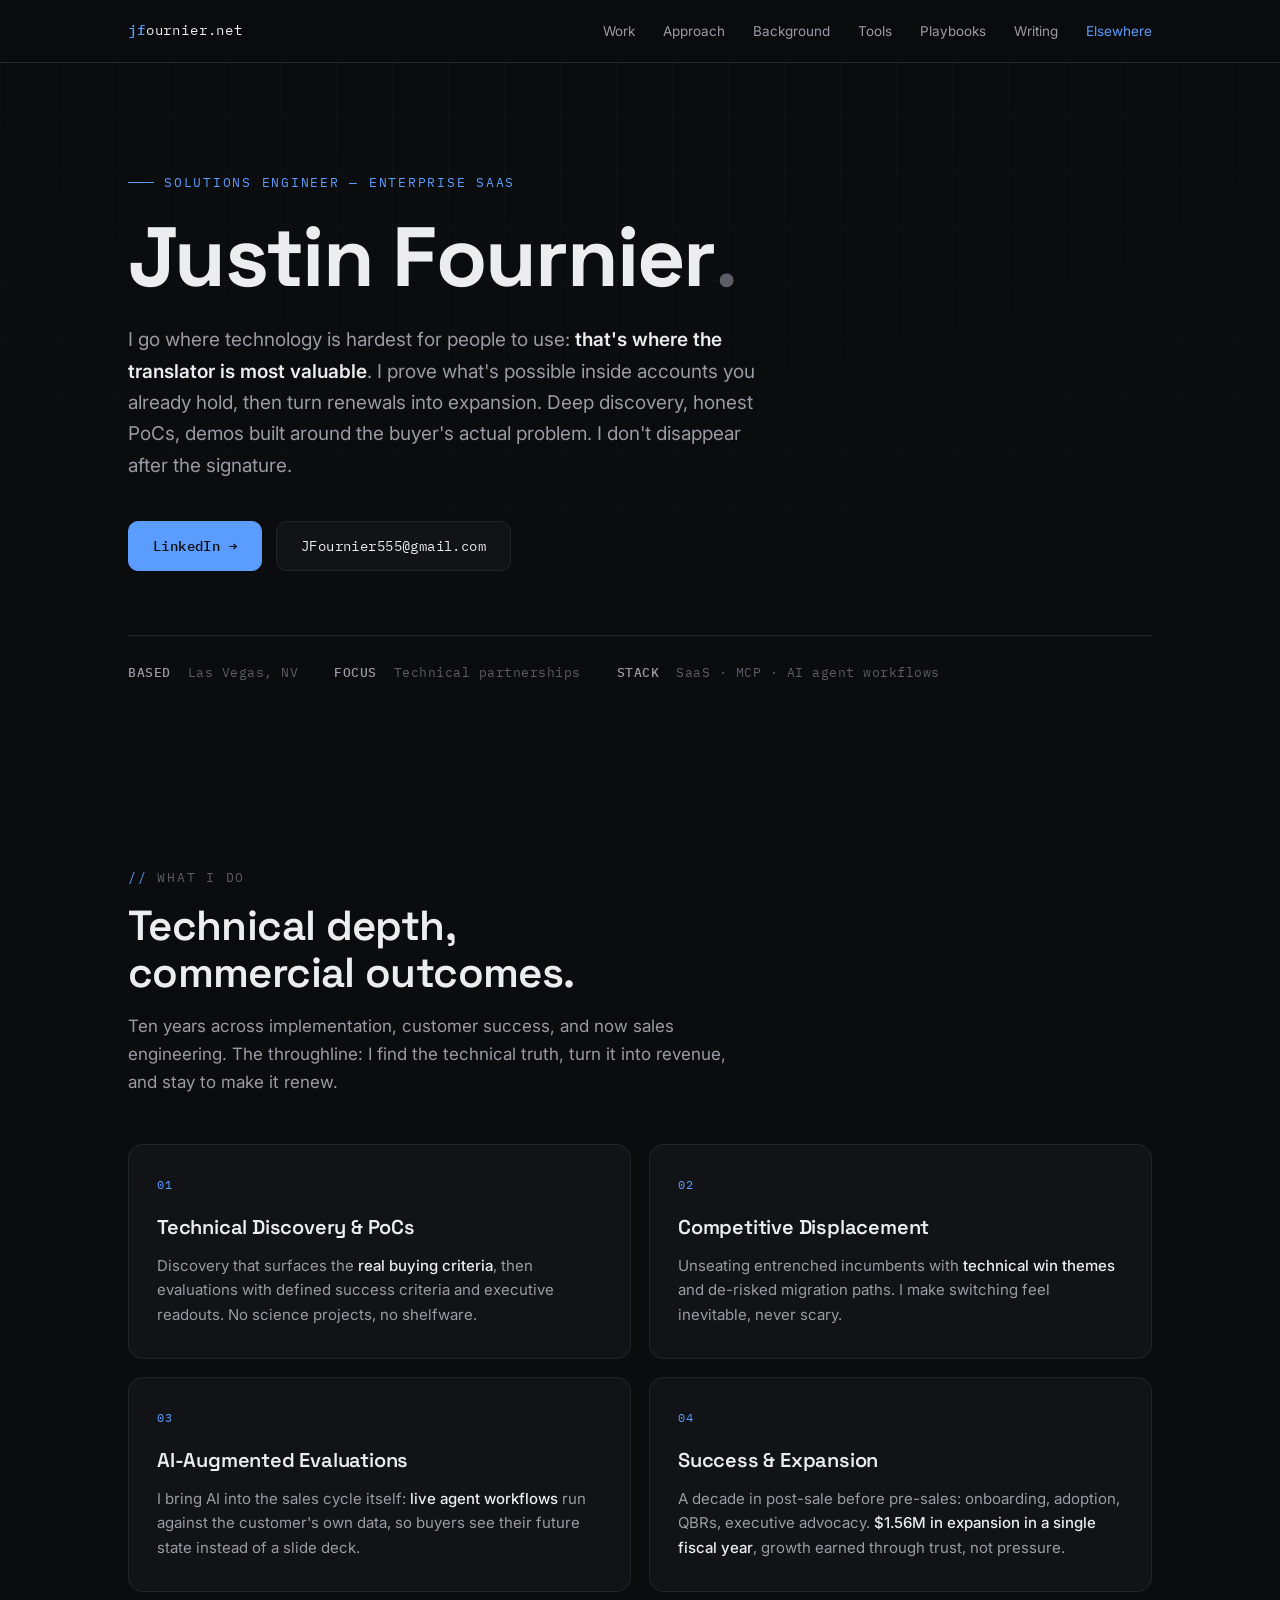
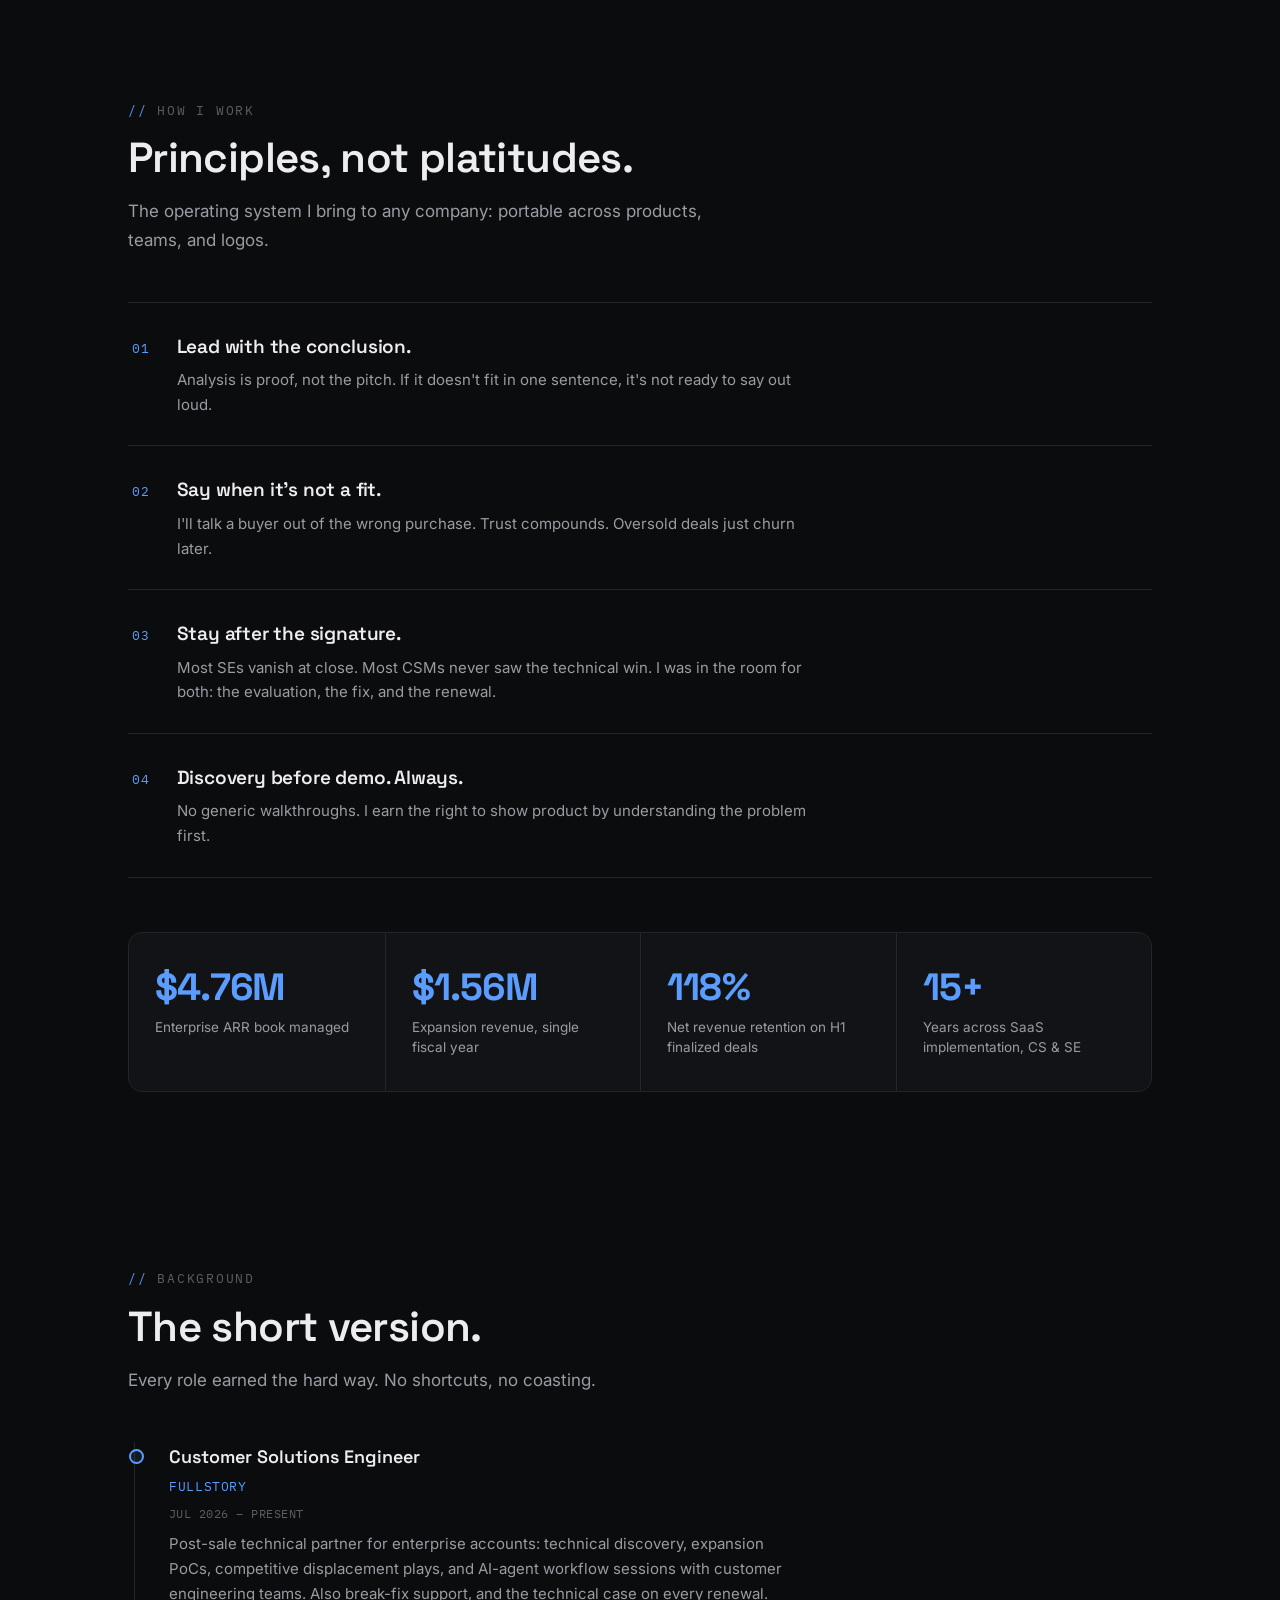
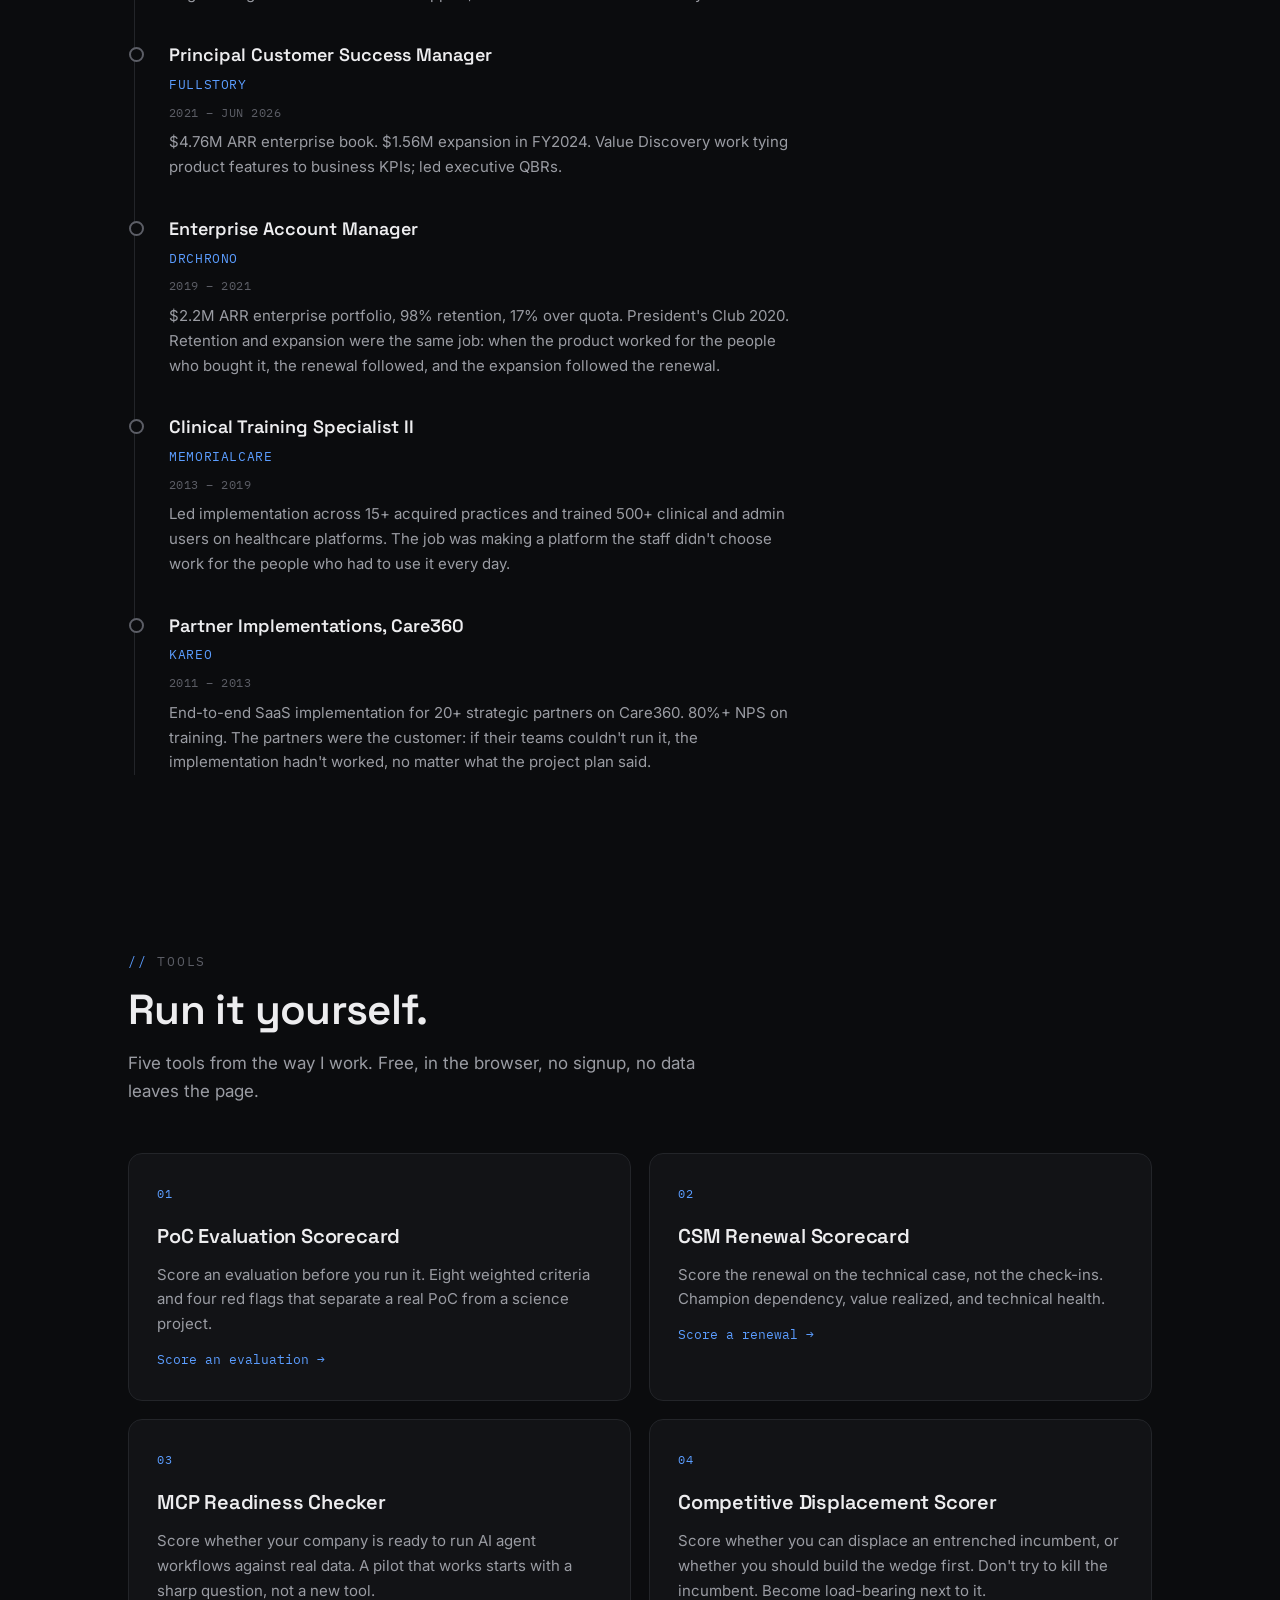
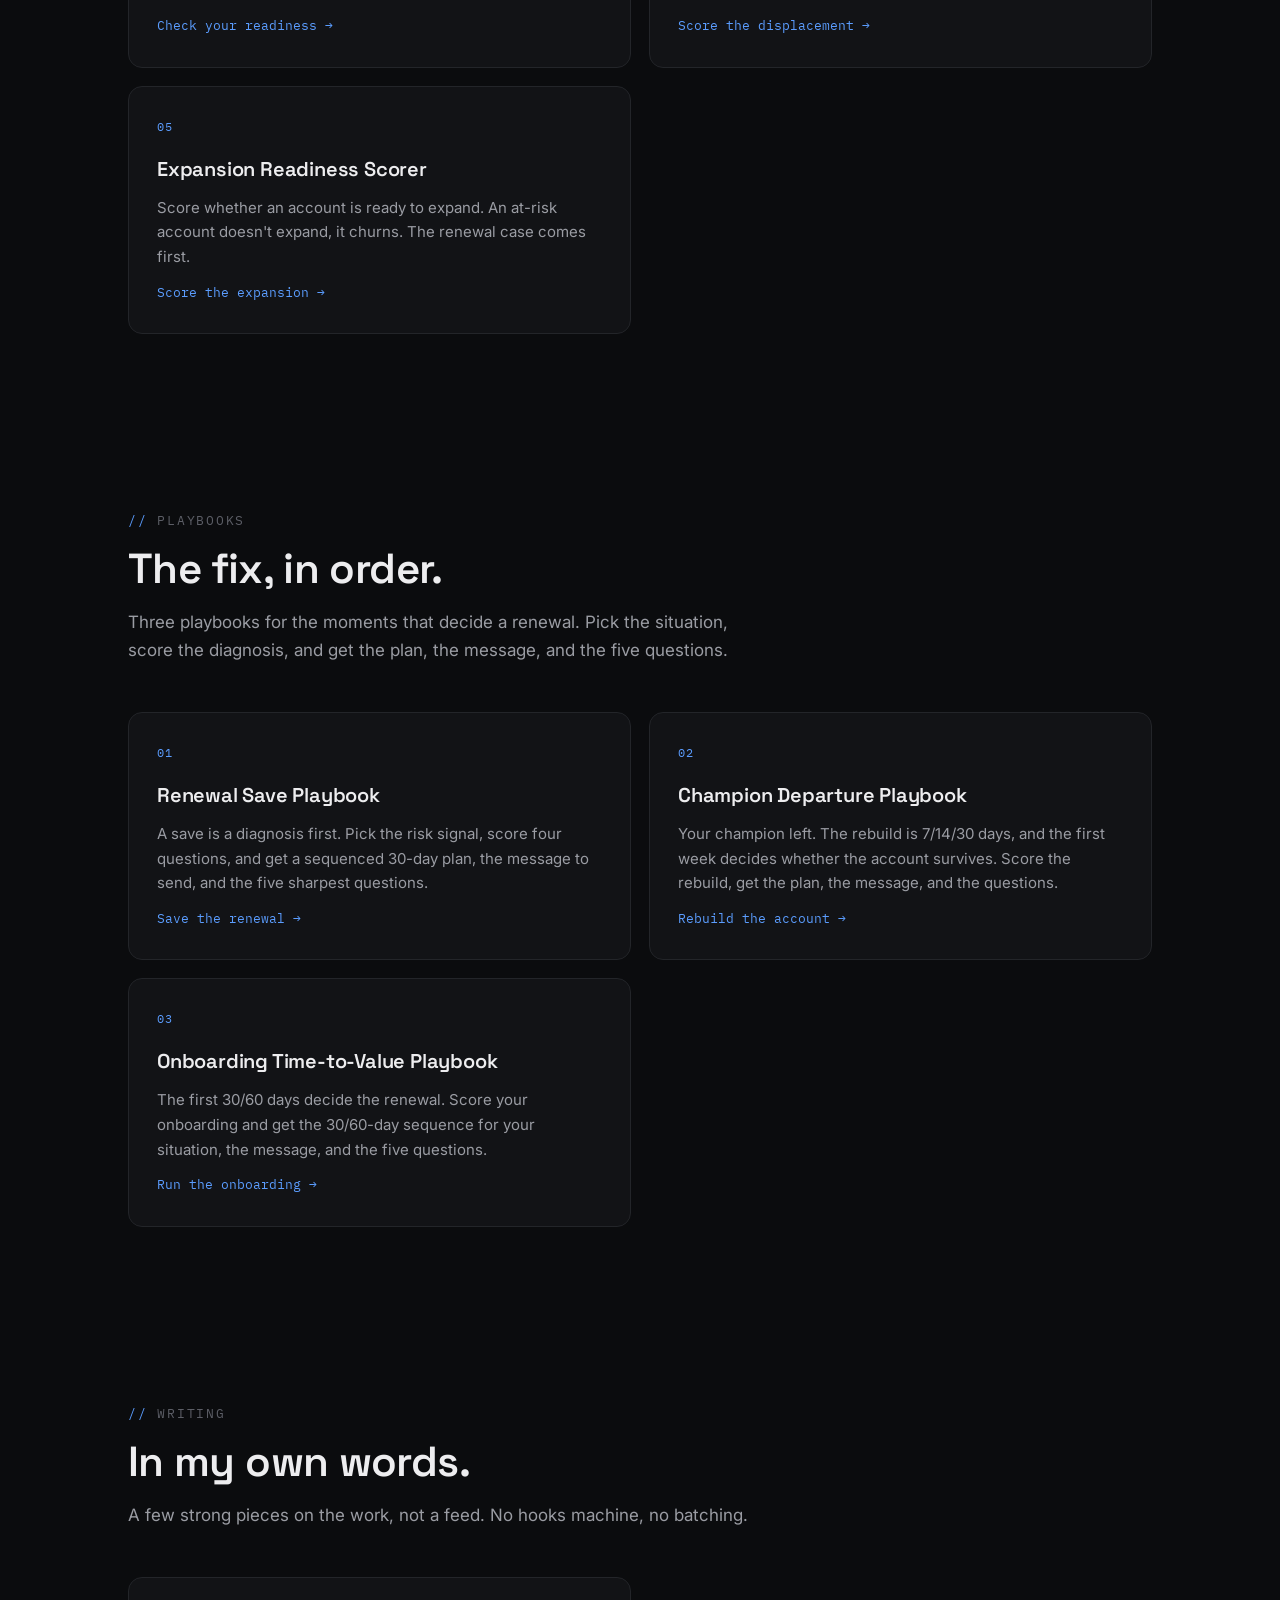
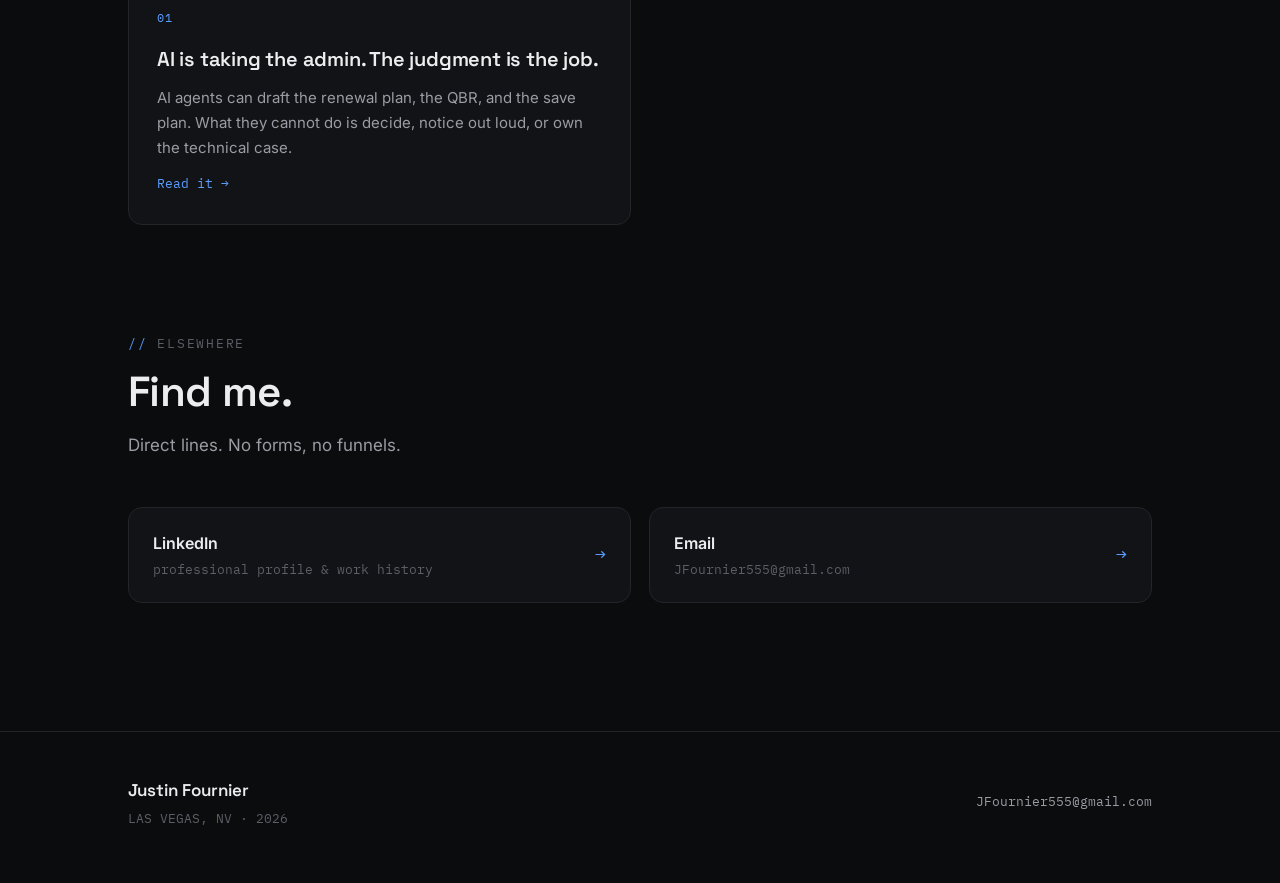
==== index.html @ 1a6af020 "Remove em dashes from site prose Every prose em dash replaced with a comma, colon, period, or ellips" ====
<!DOCTYPE html>
<html lang="en">
<head>
<meta charset="UTF-8">
<meta name="viewport" content="width=device-width, initial-scale=1.0">
<title>Justin Fournier — Solutions Engineer | Enterprise SaaS</title>
<meta name="description" content="Justin Fournier, Solutions Engineer in Las Vegas. Post-sale technical discovery, PoCs, and competitive displacement that turn renewals into expansion.">
<link rel="canonical" href="https://jfournier.net/">
<link rel="icon" href="data:image/svg+xml,%3Csvg xmlns='http://www.w3.org/2000/svg' viewBox='0 0 64 64'%3E%3Crect width='64' height='64' rx='14' fill='%230b0c0e'/%3E%3Ctext x='32' y='43' font-family='Arial,Helvetica,sans-serif' font-size='30' font-weight='700' fill='%235b9dff' text-anchor='middle'%3EJF%3C/text%3E%3C/svg%3E">
<meta property="og:type" content="website">
<meta property="og:site_name" content="jfournier.net">
<meta property="og:title" content="Justin Fournier — Solutions Engineer | Enterprise SaaS">
<meta property="og:description" content="Justin Fournier, Solutions Engineer in Las Vegas. Post-sale technical discovery, PoCs, and competitive displacement that turn renewals into expansion.">
<meta property="og:url" content="https://jfournier.net/">
<meta property="og:image" content="https://jfournier.net/og-card.png">
<meta name="twitter:card" content="summary_large_image">
<meta name="twitter:title" content="Justin Fournier — Solutions Engineer | Enterprise SaaS">
<meta name="twitter:description" content="Justin Fournier, Solutions Engineer in Las Vegas. Post-sale technical discovery, PoCs, and competitive displacement that turn renewals into expansion.">
<meta name="twitter:image" content="https://jfournier.net/og-card.png">
<script type="application/ld+json">
{
  "@context": "https://schema.org",
  "@type": "Person",
  "name": "Justin Fournier",
  "url": "https://jfournier.net/",
  "jobTitle": "Customer Solutions Engineer",
  "description": "Solutions Engineer in Las Vegas with 15+ years across SaaS implementation, customer success, and sales engineering. Contact for Senior Customer Solutions Engineer, Senior Technical Success Manager, Senior Customer Success Manager, and Technical Account Manager roles. US remote (PST/MST) or Las Vegas.",
  "email": "JFournier555@gmail.com",
  "address": {"@type": "PostalAddress", "addressLocality": "Las Vegas", "addressRegion": "NV", "addressCountry": "US"},
  "sameAs": ["https://www.linkedin.com/in/jfournier555/", "https://github.com/jfournier555"],
  "knowsAbout": ["Sales Engineering", "Technical Discovery", "Proof of Concept", "Competitive Displacement", "Customer Success", "Enterprise SaaS", "AI Agent Workflows", "MCP", "Digital Experience Platforms"]
}
</script>
<link rel="preconnect" href="https://fonts.googleapis.com">
<link rel="preconnect" href="https://fonts.gstatic.com" crossorigin>
<link href="https://fonts.googleapis.com/css2?family=Space+Grotesk:wght@400;500;600;700&family=Inter:wght@400;500;600&family=IBM+Plex+Mono:wght@400;500&display=swap" rel="stylesheet">
<!-- CSP NOTE: the style block below is whitelisted by sha256 hash in _headers. Recompute the hash if you edit it. -->
<style>
  :root{
    --bg:#0b0c0e;
    --surface:#121316;
    --surface-2:#17181c;
    --line:#232529;
    --text:#ededef;
    --muted:#9a9ca3;
    --faint:#5c5e66;
    --accent:#5b9dff;
    --accent-soft:rgba(91,157,255,.10);
    --radius:14px;
    --font-display:'Space Grotesk',system-ui,sans-serif;
    --font-body:'Inter',system-ui,sans-serif;
    --font-mono:'IBM Plex Mono',ui-monospace,SFMono-Regular,Menlo,monospace;
  }
  *{margin:0;padding:0;box-sizing:border-box}
  html{scroll-behavior:smooth}
  body{
    background:var(--bg);
    color:var(--text);
    font-family:var(--font-body);
    font-size:16px;
    line-height:1.65;
    -webkit-font-smoothing:antialiased;
    overflow-x:hidden;
  }
  /* subtle grid backdrop */
  body::before{
    content:"";
    position:fixed;inset:0;
    background-image:
      linear-gradient(rgba(255,255,255,.022) 1px,transparent 1px),
      linear-gradient(90deg,rgba(255,255,255,.022) 1px,transparent 1px);
    background-size:56px 56px;
    mask-image:radial-gradient(ellipse 90% 70% at 50% 0%,black 30%,transparent 100%);
    -webkit-mask-image:radial-gradient(ellipse 90% 70% at 50% 0%,black 30%,transparent 100%);
    pointer-events:none;
    z-index:0;
  }
  ::selection{background:var(--accent);color:#0b0c0e}
  a{color:inherit;text-decoration:none}
  .wrap{max-width:1080px;margin:0 auto;padding:0 28px;position:relative;z-index:1}

  /* ---------- nav ---------- */
  nav{
    position:fixed;top:0;left:0;right:0;z-index:50;
    backdrop-filter:blur(14px);-webkit-backdrop-filter:blur(14px);
    background:rgba(11,12,14,.72);
    border-bottom:1px solid var(--line);
  }
  .nav-inner{
    max-width:1080px;margin:0 auto;padding:0 28px;height:62px;
    display:flex;align-items:center;justify-content:space-between;
  }
  .brand{font-family:var(--font-mono);font-size:14px;letter-spacing:.06em;color:var(--text)}
  .brand b{color:var(--accent);font-weight:500}
  .nav-links{display:flex;gap:28px;font-size:13.5px;color:var(--muted)}
  .nav-links a{transition:color .18s}
  .nav-links a:hover{color:var(--text)}
  .nav-links a.active{color:var(--accent)}
  .nav-toggle{
    display:none;flex-direction:column;align-items:center;justify-content:center;gap:5px;
    background:none;border:1px solid var(--line);border-radius:9px;
    padding:10px 11px;cursor:pointer;
  }
  .nav-toggle span{display:block;width:20px;height:2px;background:var(--text);border-radius:1px;transition:transform .18s,opacity .18s}
  .nav-toggle.open span:nth-child(1){transform:translateY(7px) rotate(45deg)}
  .nav-toggle.open span:nth-child(2){opacity:0}
  .nav-toggle.open span:nth-child(3){transform:translateY(-7px) rotate(-45deg)}
  @media(max-width:720px){
    .nav-toggle{display:flex}
    .nav-links{
      display:none;position:absolute;top:62px;left:0;right:0;
      background:#0b0c0e;border-bottom:1px solid var(--line);
      flex-direction:column;align-items:stretch;gap:0;
      padding:8px 28px 16px;font-size:15px;
    }
    .nav-links.open{display:flex}
    .nav-links a{padding:13px 0;border-top:1px solid var(--line)}
    .nav-links a:first-child{border-top:0}
  }

  /* ---------- hero ---------- */
  header{padding:172px 0 96px}
  .kicker{
    font-family:var(--font-mono);font-size:12.5px;letter-spacing:.14em;
    color:var(--accent);text-transform:uppercase;margin-bottom:22px;
    display:flex;align-items:center;gap:10px;
  }
  .kicker::before{content:"";width:26px;height:1px;background:var(--accent);display:inline-block}
  h1{
    font-family:var(--font-display);
    font-size:clamp(46px,7.5vw,84px);
    line-height:1.02;font-weight:700;letter-spacing:-.02em;
    margin-bottom:24px;
  }
  h1 .thin{color:var(--faint);font-weight:500}
  .lede{font-size:19px;color:var(--muted);max-width:640px;margin-bottom:40px}
  .lede strong{color:var(--text);font-weight:600}
  .cta-row{display:flex;gap:14px;flex-wrap:wrap}
  .btn{
    display:inline-flex;align-items:center;gap:9px;
    font-family:var(--font-mono);font-size:13.5px;letter-spacing:.03em;
    padding:13px 24px;border-radius:10px;
    border:1px solid var(--line);color:var(--text);
    background:var(--surface);
    transition:transform .16s,border-color .16s,background .16s;
  }
  .btn:hover{transform:translateY(-2px);border-color:var(--accent)}
  .btn.primary{background:var(--accent);border-color:var(--accent);color:#0b0c0e;font-weight:500}
  .btn.primary:hover{background:#7db4ff}
  .hero-meta{
    margin-top:64px;padding-top:26px;border-top:1px solid var(--line);
    display:flex;gap:36px;flex-wrap:wrap;
    font-family:var(--font-mono);font-size:12.5px;color:var(--faint);letter-spacing:.04em;
  }
  .hero-meta span b{color:var(--muted);font-weight:500}

  /* ---------- sections ---------- */
  section{padding:88px 0}
  .sec-label{
    font-family:var(--font-mono);font-size:12.5px;letter-spacing:.14em;
    color:var(--faint);text-transform:uppercase;margin-bottom:14px;
  }
  .sec-label::before{content:"// ";color:var(--accent)}
  h2{
    font-family:var(--font-display);font-size:clamp(30px,4vw,42px);
    letter-spacing:-.015em;line-height:1.12;margin-bottom:16px;font-weight:600;
  }
  .sec-sub{color:var(--muted);max-width:620px;margin-bottom:48px;font-size:17px}

  /* ---------- cards ---------- */
  .cards{display:grid;grid-template-columns:repeat(2,1fr);gap:18px}
  @media(max-width:720px){.cards{grid-template-columns:1fr}}
  .card{
    background:var(--surface);
    border:1px solid var(--line);
    border-radius:var(--radius);
    padding:30px 28px;
    transition:transform .18s,border-color .18s,background .18s;
    position:relative;overflow:hidden;
  }
  .card:hover{transform:translateY(-3px);border-color:rgba(91,157,255,.45);background:var(--surface-2)}
  .card .num{
    font-family:var(--font-mono);font-size:12px;color:var(--accent);
    letter-spacing:.1em;margin-bottom:16px;display:block;
  }
  .card h3{font-family:var(--font-display);font-size:20px;margin-bottom:10px;font-weight:600;letter-spacing:-.01em}
  .card p{color:var(--muted);font-size:15px;line-height:1.65}
  .card p strong{color:var(--text);font-weight:500}

  /* ---------- stats ---------- */
  .stats{
    display:grid;grid-template-columns:repeat(4,1fr);
    border:1px solid var(--line);border-radius:var(--radius);
    background:var(--surface);overflow:hidden;
  }
  @media(max-width:720px){.stats{grid-template-columns:repeat(2,1fr)}}
  .stat{padding:34px 26px;border-left:1px solid var(--line)}
  .stat:first-child{border-left:none}
  @media(max-width:720px){
    .stat{border-left:none;border-top:1px solid var(--line)}
    .stat:nth-child(-n+2){border-top:none}
    .stat:nth-child(even){border-left:1px solid var(--line)}
  }
  .stat .v{
    font-family:var(--font-display);font-size:clamp(28px,3.4vw,38px);
    font-weight:700;color:var(--accent);letter-spacing:-.02em;line-height:1.1;
  }
  .stat .l{font-size:13.5px;color:var(--muted);margin-top:8px;line-height:1.5}

  /* ---------- principles ---------- */
  .principles{border-top:1px solid var(--line)}
  .principle{
    display:flex;gap:26px;align-items:baseline;
    padding:28px 4px;border-bottom:1px solid var(--line);
  }
  .p-num{font-family:var(--font-mono);font-size:12.5px;color:var(--accent);letter-spacing:.1em;flex-shrink:0}
  .principle h3{font-family:var(--font-display);font-size:19px;font-weight:600;margin-bottom:6px;letter-spacing:-.01em}
  .principle p{color:var(--muted);font-size:15px;max-width:640px}

  /* ---------- timeline ---------- */
  .timeline{border-left:1px solid var(--line);margin-left:6px;padding-left:34px;display:flex;flex-direction:column;gap:34px}
  .t-item{position:relative}
  .t-item::before{
    content:"";position:absolute;left:-40.5px;top:7px;width:11px;height:11px;border-radius:50%;
    background:var(--bg);border:2px solid var(--faint);
  }
  .t-item.current::before{border-color:var(--accent);background:var(--accent-soft)}
  .t-role{font-family:var(--font-display);font-size:18px;font-weight:600}
  .t-co{font-family:var(--font-mono);font-size:12.5px;color:var(--accent);letter-spacing:.05em;margin:4px 0 8px}
  .t-dates{font-family:var(--font-mono);font-size:12px;color:var(--faint);letter-spacing:.04em;margin-bottom:8px}
  .t-item p{color:var(--muted);font-size:15px;max-width:640px}

  /* ---------- elsewhere ---------- */
  .links{display:grid;grid-template-columns:repeat(2,1fr);gap:18px}
  @media(max-width:720px){.links{grid-template-columns:1fr}}
  .link-card{
    display:flex;align-items:center;justify-content:space-between;
    border:1px solid var(--line);border-radius:var(--radius);
    padding:22px 24px;background:var(--surface);
    transition:transform .16s,border-color .16s;
  }
  .link-card:hover{transform:translateY(-2px);border-color:rgba(91,157,255,.45)}
  .link-card .t{font-weight:600;font-size:16px}
  .link-card .d{font-family:var(--font-mono);font-size:12.5px;color:var(--faint);margin-top:3px}
  .link-card .arrow{font-family:var(--font-mono);color:var(--accent);font-size:18px}

  /* ---------- tools ---------- */
  .tool-card{display:block;cursor:pointer}
  .tool-card:hover{transform:translateY(-2px);border-color:rgba(91,157,255,.45)}
  .tool-card .go{font-family:var(--font-mono);font-size:13px;color:var(--accent);margin-top:12px}

  /* ---------- footer ---------- */
  footer{border-top:1px solid var(--line);padding:44px 0 54px;margin-top:40px}
  .foot{display:flex;justify-content:space-between;align-items:center;flex-wrap:wrap;gap:18px}
  .foot .f-brand{font-family:var(--font-display);font-weight:600;font-size:17px}
  .foot .f-sub{font-family:var(--font-mono);font-size:12.5px;color:var(--faint);margin-top:4px}
  .foot .f-mail{font-family:var(--font-mono);font-size:13px;color:var(--muted)}
  .foot .f-mail:hover{color:var(--accent)}

  /* ---------- reveal ---------- */
  .rv{opacity:0;transform:translateY(22px);transition:opacity .6s ease,transform .6s ease}
  .rv.in{opacity:1;transform:none}
  @media(prefers-reduced-motion:reduce){.rv{opacity:1;transform:none;transition:none}html{scroll-behavior:auto}}
</style>
</head>
<body>

<nav>
  <div class="nav-inner">
    <a class="brand" href="#top"><b>jf</b>ournier.net</a>
    <button class="nav-toggle" type="button" aria-expanded="false" aria-controls="nav-links" aria-label="Menu"><span></span><span></span><span></span></button>
    <div class="nav-links" id="nav-links">
      <a href="#work">Work</a>
      <a href="#how">Approach</a>
      <a href="#background">Background</a>
      <a href="#tools">Tools</a>
      <a href="#playbooks">Playbooks</a>
      <a href="#writing">Writing</a>
      <a href="#elsewhere">Elsewhere</a>
    </div>
  </div>
</nav>

<header id="top">
  <div class="wrap">
    <div class="kicker rv">Solutions Engineer — Enterprise SaaS</div>
    <h1 class="rv">Justin Fournier<span class="thin">.</span></h1>
    <p class="lede rv">I go where technology is hardest for people to use: <strong>that's where the translator is most valuable</strong>. I prove what's possible inside accounts you already hold, then turn renewals into expansion. Deep discovery, honest PoCs, demos built around the buyer's actual problem. I don't disappear after the signature.</p>
    <div class="cta-row rv">
      <a class="btn primary" href="https://www.linkedin.com/in/jfournier555/" target="_blank" rel="noopener">LinkedIn →</a>
      <a class="btn" href="mailto:JFournier555@gmail.com">JFournier555@gmail.com</a>
    </div>
    <div class="hero-meta rv">
      <span><b>BASED</b> &nbsp;Las Vegas, NV</span>
      <span><b>FOCUS</b> &nbsp;Technical partnerships</span>
      <span><b>STACK</b> &nbsp;SaaS · MCP · AI agent workflows</span>
    </div>
  </div>
</header>

<section id="work">
  <div class="wrap">
    <div class="sec-label rv">What I do</div>
    <h2 class="rv">Technical depth,<br>commercial outcomes.</h2>
    <p class="sec-sub rv">Ten years across implementation, customer success, and now sales engineering. The throughline: I find the technical truth, turn it into revenue, and stay to make it renew.</p>
    <div class="cards">
      <div class="card rv">
        <span class="num">01</span>
        <h3>Technical Discovery &amp; PoCs</h3>
        <p>Discovery that surfaces the <strong>real buying criteria</strong>, then evaluations with defined success criteria and executive readouts. No science projects, no shelfware.</p>
      </div>
      <div class="card rv">
        <span class="num">02</span>
        <h3>Competitive Displacement</h3>
        <p>Unseating entrenched incumbents with <strong>technical win themes</strong> and de-risked migration paths. I make switching feel inevitable, never scary.</p>
      </div>
      <div class="card rv">
        <span class="num">03</span>
        <h3>AI-Augmented Evaluations</h3>
        <p>I bring AI into the sales cycle itself: <strong>live agent workflows</strong> run against the customer's own data, so buyers see their future state instead of a slide deck.</p>
      </div>
      <div class="card rv">
        <span class="num">04</span>
        <h3>Success &amp; Expansion</h3>
        <p>A decade in post-sale before pre-sales: onboarding, adoption, QBRs, executive advocacy. <strong>$1.56M in expansion in a single fiscal year</strong>, growth earned through trust, not pressure.</p>
      </div>
    </div>
  </div>
</section>

<section id="how" style="padding-top:20px">
  <div class="wrap">
    <div class="sec-label rv">How I work</div>
    <h2 class="rv">Principles, not platitudes.</h2>
    <p class="sec-sub rv">The operating system I bring to any company: portable across products, teams, and logos.</p>
    <div class="principles rv">
      <div class="principle">
        <span class="p-num">01</span>
        <div>
          <h3>Lead with the conclusion.</h3>
          <p>Analysis is proof, not the pitch. If it doesn't fit in one sentence, it's not ready to say out loud.</p>
        </div>
      </div>
      <div class="principle">
        <span class="p-num">02</span>
        <div>
          <h3>Say when it's not a fit.</h3>
          <p>I'll talk a buyer out of the wrong purchase. Trust compounds. Oversold deals just churn later.</p>
        </div>
      </div>
      <div class="principle">
        <span class="p-num">03</span>
        <div>
          <h3>Stay after the signature.</h3>
          <p>Most SEs vanish at close. Most CSMs never saw the technical win. I was in the room for both: the evaluation, the fix, and the renewal.</p>
        </div>
      </div>
      <div class="principle">
        <span class="p-num">04</span>
        <div>
          <h3>Discovery before demo. Always.</h3>
          <p>No generic walkthroughs. I earn the right to show product by understanding the problem first.</p>
        </div>
      </div>
    </div>
    <div class="stats rv" style="margin-top:54px">
      <div class="stat">
        <div class="v">$4.76M</div>
        <div class="l">Enterprise ARR book managed</div>
      </div>
      <div class="stat">
        <div class="v">$1.56M</div>
        <div class="l">Expansion revenue, single fiscal year</div>
      </div>
      <div class="stat">
        <div class="v">118%</div>
        <div class="l">Net revenue retention on H1 finalized deals</div>
      </div>
      <div class="stat">
        <div class="v">15+</div>
        <div class="l">Years across SaaS implementation, CS &amp; SE</div>
      </div>
    </div>
  </div>
</section>

<section id="background">
  <div class="wrap">
    <div class="sec-label rv">Background</div>
    <h2 class="rv">The short version.</h2>
    <p class="sec-sub rv">Every role earned the hard way. No shortcuts, no coasting.</p>
    <div class="timeline">
      <div class="t-item current rv">
        <div class="t-role">Customer Solutions Engineer</div>
        <div class="t-co">FULLSTORY</div>
        <div class="t-dates">JUL 2026 – PRESENT</div>
        <p>Post-sale technical partner for enterprise accounts: technical discovery, expansion PoCs, competitive displacement plays, and AI-agent workflow sessions with customer engineering teams. Also break-fix support, and the technical case on every renewal.</p>
      </div>
      <div class="t-item rv">
        <div class="t-role">Principal Customer Success Manager</div>
        <div class="t-co">FULLSTORY</div>
        <div class="t-dates">2021 – JUN 2026</div>
        <p>$4.76M ARR enterprise book. $1.56M expansion in FY2024. Value Discovery work tying product features to business KPIs; led executive QBRs.</p>
      </div>
      <div class="t-item rv">
        <div class="t-role">Enterprise Account Manager</div>
        <div class="t-co">DRCHRONO</div>
        <div class="t-dates">2019 – 2021</div>
        <p>$2.2M ARR enterprise portfolio, 98% retention, 17% over quota. President's Club 2020. Retention and expansion were the same job: when the product worked for the people who bought it, the renewal followed, and the expansion followed the renewal.</p>
      </div>
      <div class="t-item rv">
        <div class="t-role">Clinical Training Specialist II</div>
        <div class="t-co">MEMORIALCARE</div>
        <div class="t-dates">2013 – 2019</div>
        <p>Led implementation across 15+ acquired practices and trained 500+ clinical and admin users on healthcare platforms. The job was making a platform the staff didn't choose work for the people who had to use it every day.</p>
      </div>
      <div class="t-item rv">
        <div class="t-role">Partner Implementations, Care360</div>
        <div class="t-co">KAREO</div>
        <div class="t-dates">2011 – 2013</div>
        <p>End-to-end SaaS implementation for 20+ strategic partners on Care360. 80%+ NPS on training. The partners were the customer: if their teams couldn't run it, the implementation hadn't worked, no matter what the project plan said.</p>
      </div>
    </div>
  </div>
</section>

<section id="tools">
  <div class="wrap">
    <div class="sec-label rv">Tools</div>
    <h2 class="rv">Run it yourself.</h2>
    <p class="sec-sub rv">Five tools from the way I work. Free, in the browser, no signup, no data leaves the page.</p>
    <div class="cards">
      <a class="card tool-card rv" href="/tools/poc-scorecard/">
        <div class="num">01</div>
        <h3>PoC Evaluation Scorecard</h3>
        <p>Score an evaluation before you run it. Eight weighted criteria and four red flags that separate a real PoC from a science project.</p>
        <div class="go">Score an evaluation →</div>
      </a>
      <a class="card tool-card rv" href="/tools/renewal-scorecard/">
        <div class="num">02</div>
        <h3>CSM Renewal Scorecard</h3>
        <p>Score the renewal on the technical case, not the check-ins. Champion dependency, value realized, and technical health.</p>
        <div class="go">Score a renewal →</div>
      </a>
      <a class="card tool-card rv" href="/tools/mcp-readiness/">
        <div class="num">03</div>
        <h3>MCP Readiness Checker</h3>
        <p>Score whether your company is ready to run AI agent workflows against real data. A pilot that works starts with a sharp question, not a new tool.</p>
        <div class="go">Check your readiness →</div>
      </a>
      <a class="card tool-card rv" href="/tools/displacement-scorer/">
        <div class="num">04</div>
        <h3>Competitive Displacement Scorer</h3>
        <p>Score whether you can displace an entrenched incumbent, or whether you should build the wedge first. Don't try to kill the incumbent. Become load-bearing next to it.</p>
        <div class="go">Score the displacement →</div>
      </a>
      <a class="card tool-card rv" href="/tools/expansion-scorer/">
        <div class="num">05</div>
        <h3>Expansion Readiness Scorer</h3>
        <p>Score whether an account is ready to expand. An at-risk account doesn't expand, it churns. The renewal case comes first.</p>
        <div class="go">Score the expansion →</div>
      </a>
    </div>
  </div>
</section>

<section id="playbooks">
  <div class="wrap">
    <div class="sec-label rv">Playbooks</div>
    <h2 class="rv">The fix, in order.</h2>
    <p class="sec-sub rv">Three playbooks for the moments that decide a renewal. Pick the situation, score the diagnosis, and get the plan, the message, and the five questions.</p>
    <div class="cards">
      <a class="card tool-card rv" href="/tools/renewal-save-playbook/">
        <div class="num">01</div>
        <h3>Renewal Save Playbook</h3>
        <p>A save is a diagnosis first. Pick the risk signal, score four questions, and get a sequenced 30-day plan, the message to send, and the five sharpest questions.</p>
        <div class="go">Save the renewal →</div>
      </a>
      <a class="card tool-card rv" href="/tools/champion-departure-playbook/">
        <div class="num">02</div>
        <h3>Champion Departure Playbook</h3>
        <p>Your champion left. The rebuild is 7/14/30 days, and the first week decides whether the account survives. Score the rebuild, get the plan, the message, and the questions.</p>
        <div class="go">Rebuild the account →</div>
      </a>
      <a class="card tool-card rv" href="/tools/onboarding-playbook/">
        <div class="num">03</div>
        <h3>Onboarding Time-to-Value Playbook</h3>
        <p>The first 30/60 days decide the renewal. Score your onboarding and get the 30/60-day sequence for your situation, the message, and the five questions.</p>
        <div class="go">Run the onboarding →</div>
      </a>
    </div>
  </div>
</section>
  </div>
</section>

<section id="writing">
  <div class="wrap">
    <div class="sec-label rv">Writing</div>
    <h2 class="rv">In my own words.</h2>
    <p class="sec-sub rv">A few strong pieces on the work, not a feed. No hooks machine, no batching.</p>
    <div class="cards">
      <a class="card tool-card rv" href="/articles/ai-admin-judgment/">
        <div class="num">01</div>
        <h3>AI is taking the admin. The judgment is the job.</h3>
        <p>AI agents can draft the renewal plan, the QBR, and the save plan. What they cannot do is decide, notice out loud, or own the technical case.</p>
        <div class="go">Read it →</div>
      </a>
    </div>
  </div>
</section>

<section id="elsewhere" style="padding-top:20px">
  <div class="wrap">
    <div class="sec-label rv">Elsewhere</div>
    <h2 class="rv">Find me.</h2>
    <p class="sec-sub rv">Direct lines. No forms, no funnels.</p>
    <div class="links">
      <a class="link-card rv" href="https://www.linkedin.com/in/jfournier555/" target="_blank" rel="noopener">
        <div><div class="t">LinkedIn</div><div class="d">professional profile &amp; work history</div></div>
        <div class="arrow">→</div>
      </a>
      <a class="link-card rv" href="mailto:JFournier555@gmail.com">
        <div><div class="t">Email</div><div class="d">JFournier555@gmail.com</div></div>
        <div class="arrow">→</div>
      </a>
    </div>
  </div>
</section>

<footer>
  <div class="wrap">
    <div class="foot">
      <div>
        <div class="f-brand">Justin Fournier</div>
        <div class="f-sub">LAS VEGAS, NV · <span id="yr">2026</span></div>
      </div>
      <a class="f-mail" href="mailto:JFournier555@gmail.com">JFournier555@gmail.com</a>
    </div>
  </div>
</footer>

<!-- CSP NOTE: the inline script below is whitelisted by sha256 hash in _headers. Recompute the hash if you edit it. -->
<script>
  document.getElementById('yr').textContent = new Date().getFullYear();
  // reveal on scroll
  const io = new IntersectionObserver((entries)=>{
    entries.forEach(e=>{ if(e.isIntersecting){ e.target.classList.add('in'); io.unobserve(e.target); } });
  },{threshold:.12});
  document.querySelectorAll('.rv').forEach(el=>io.observe(el));
  // nav active state
  const secs = ['work','how','background','tools','playbooks','writing','elsewhere'];
  const navAs = document.querySelectorAll('.nav-links a');
  const so = new IntersectionObserver((entries)=>{
    entries.forEach(e=>{
      if(e.isIntersecting){
        navAs.forEach(a=>a.classList.toggle('active', a.getAttribute('href')==='#'+e.target.id));
      }
    });
  },{rootMargin:'-40% 0px -55% 0px'});
  secs.forEach(id=>{ const el=document.getElementById(id); if(el) so.observe(el); });
  // mobile nav toggle
  const navToggle = document.querySelector('.nav-toggle');
  const navLinks = document.querySelector('.nav-links');
  navToggle.addEventListener('click', ()=>{
    const open = navLinks.classList.toggle('open');
    navToggle.classList.toggle('open', open);
    navToggle.setAttribute('aria-expanded', String(open));
  });
  navLinks.addEventListener('click', (e)=>{
    if(e.target.tagName==='A'){ navLinks.classList.remove('open'); navToggle.classList.remove('open'); navToggle.setAttribute('aria-expanded','false'); }
  });
  // outbound click tracking -> Cloudflare Zaraz (no-op until Zaraz is enabled)
  document.addEventListener('click', function(e){
    var a = e.target.closest('a'); if(!a || !a.href) return;
    var label = a.href.indexOf('linkedin.com') > -1 ? 'linkedin'
      : a.href.indexOf('mailto:') === 0 ? 'email' : 'outbound';
    try { if(window.zaraz) zaraz.track('link_click', {label: label}); } catch(_){}
  });
</script>
</body>
</html>
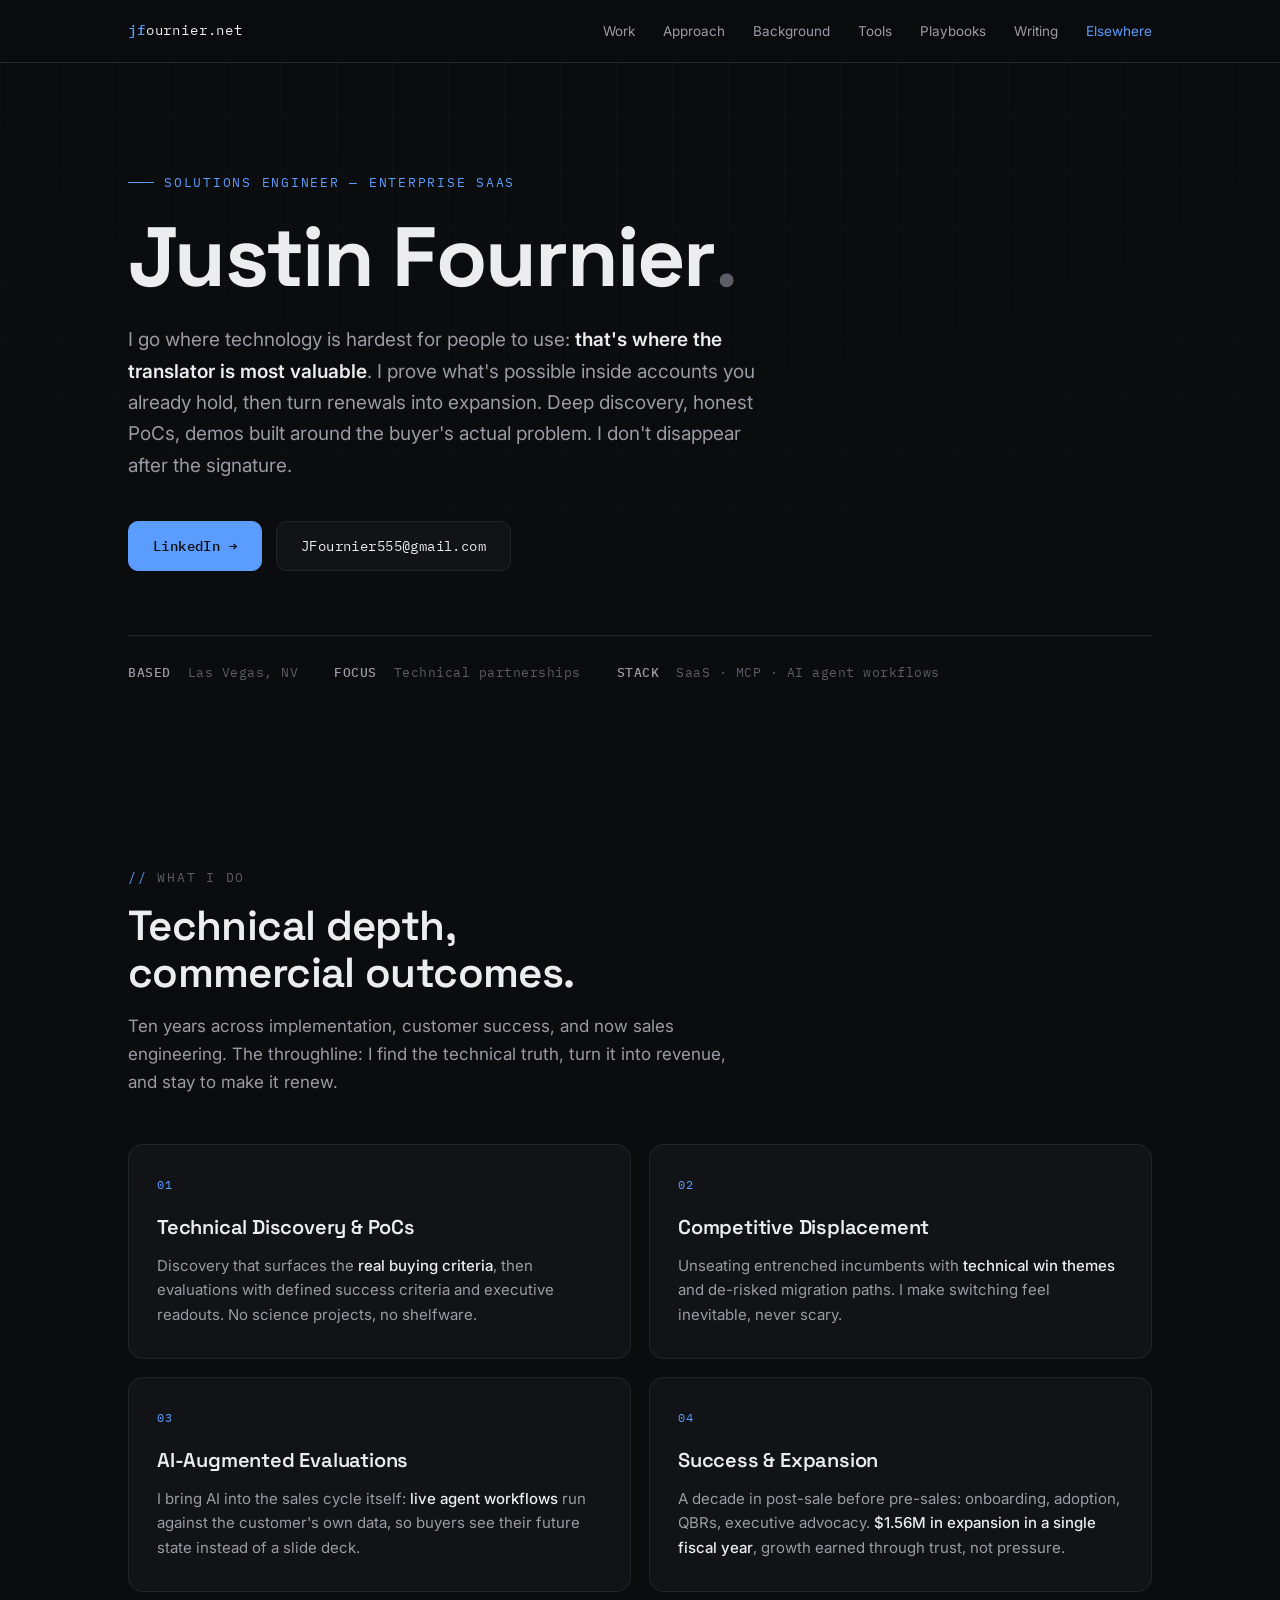
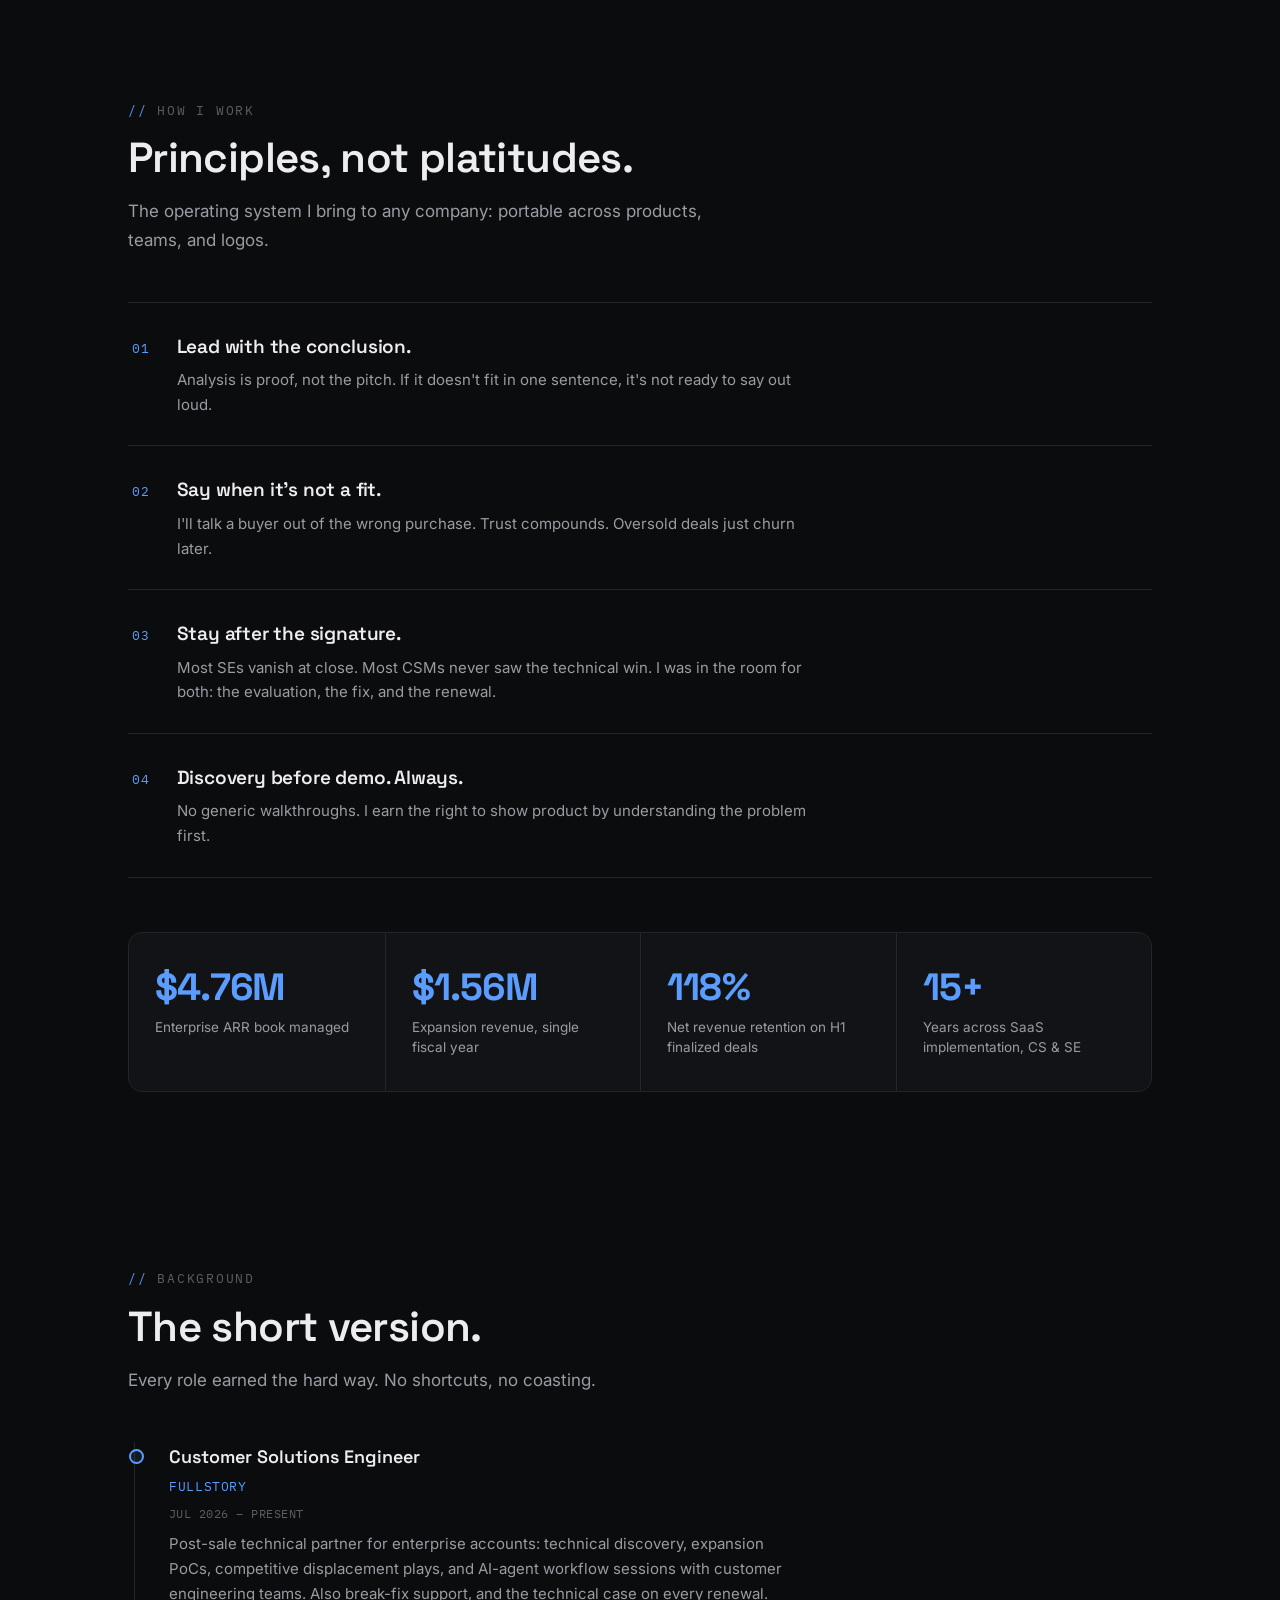
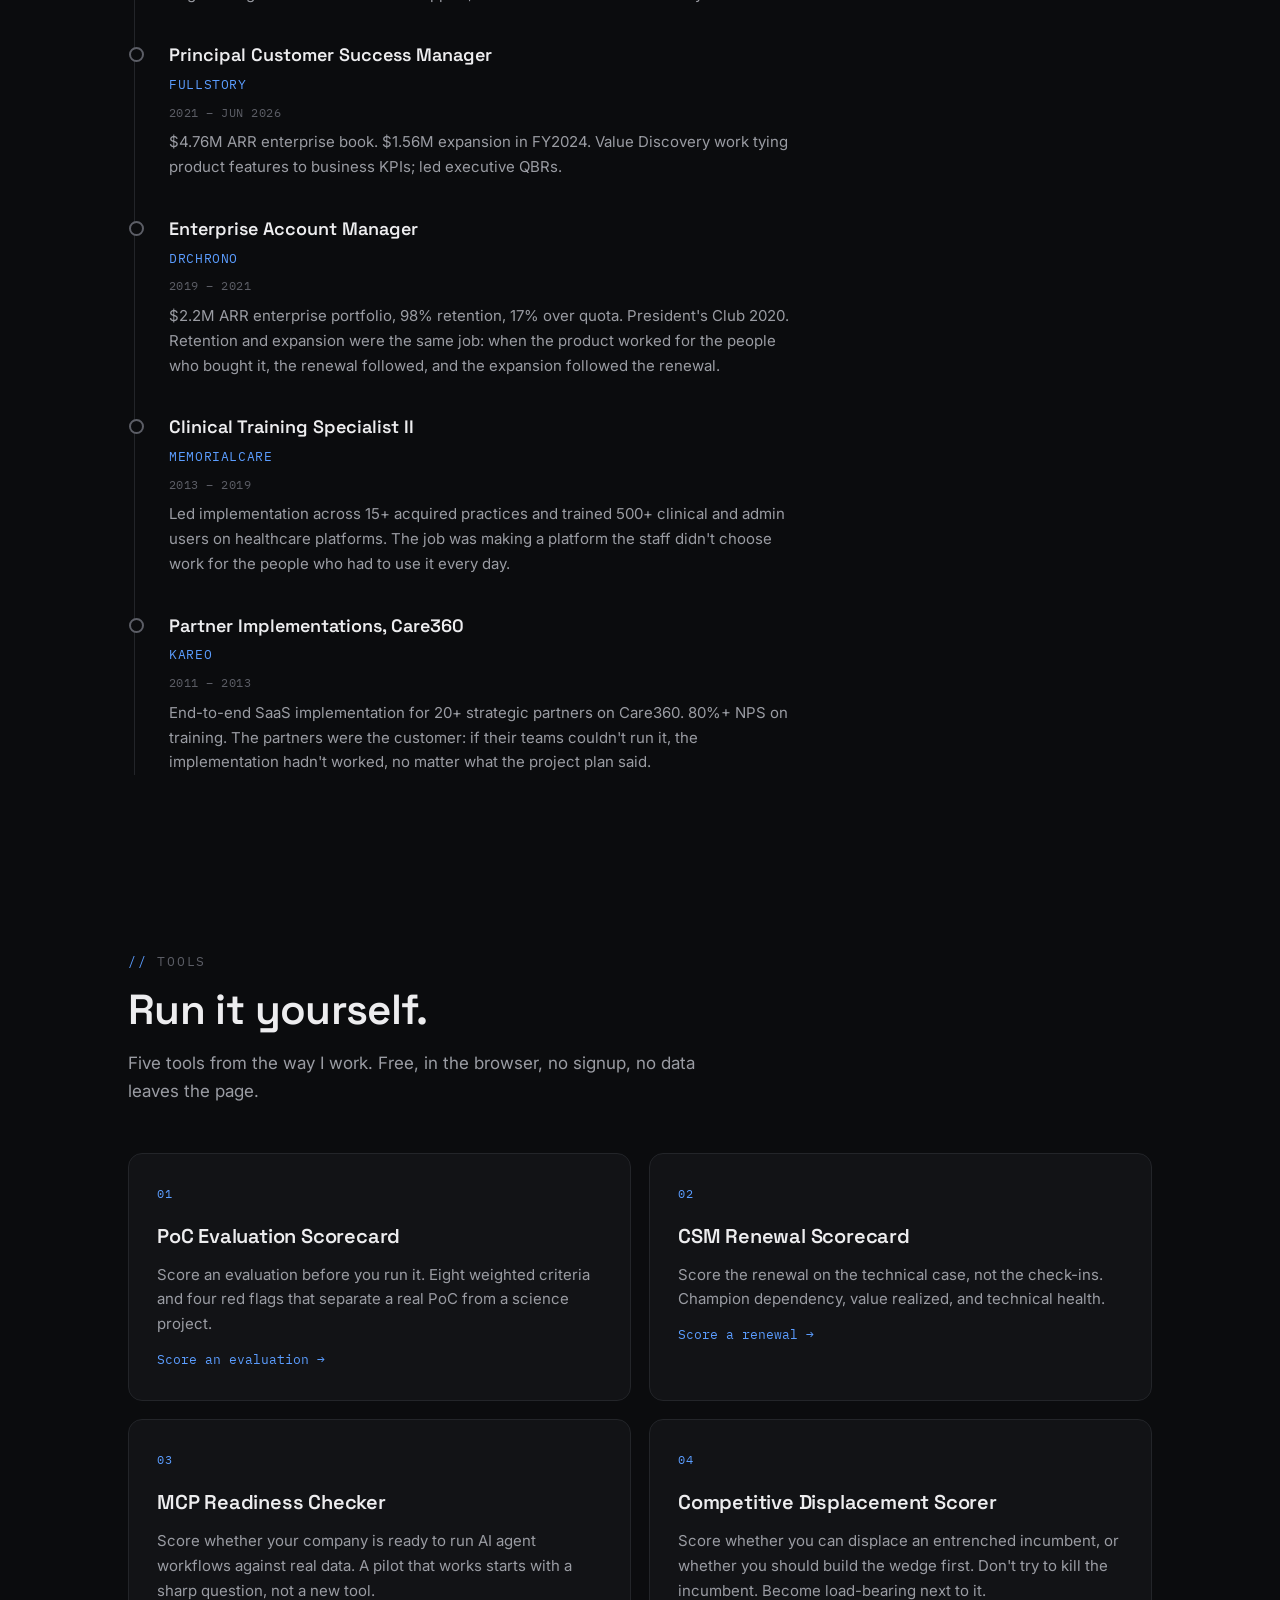
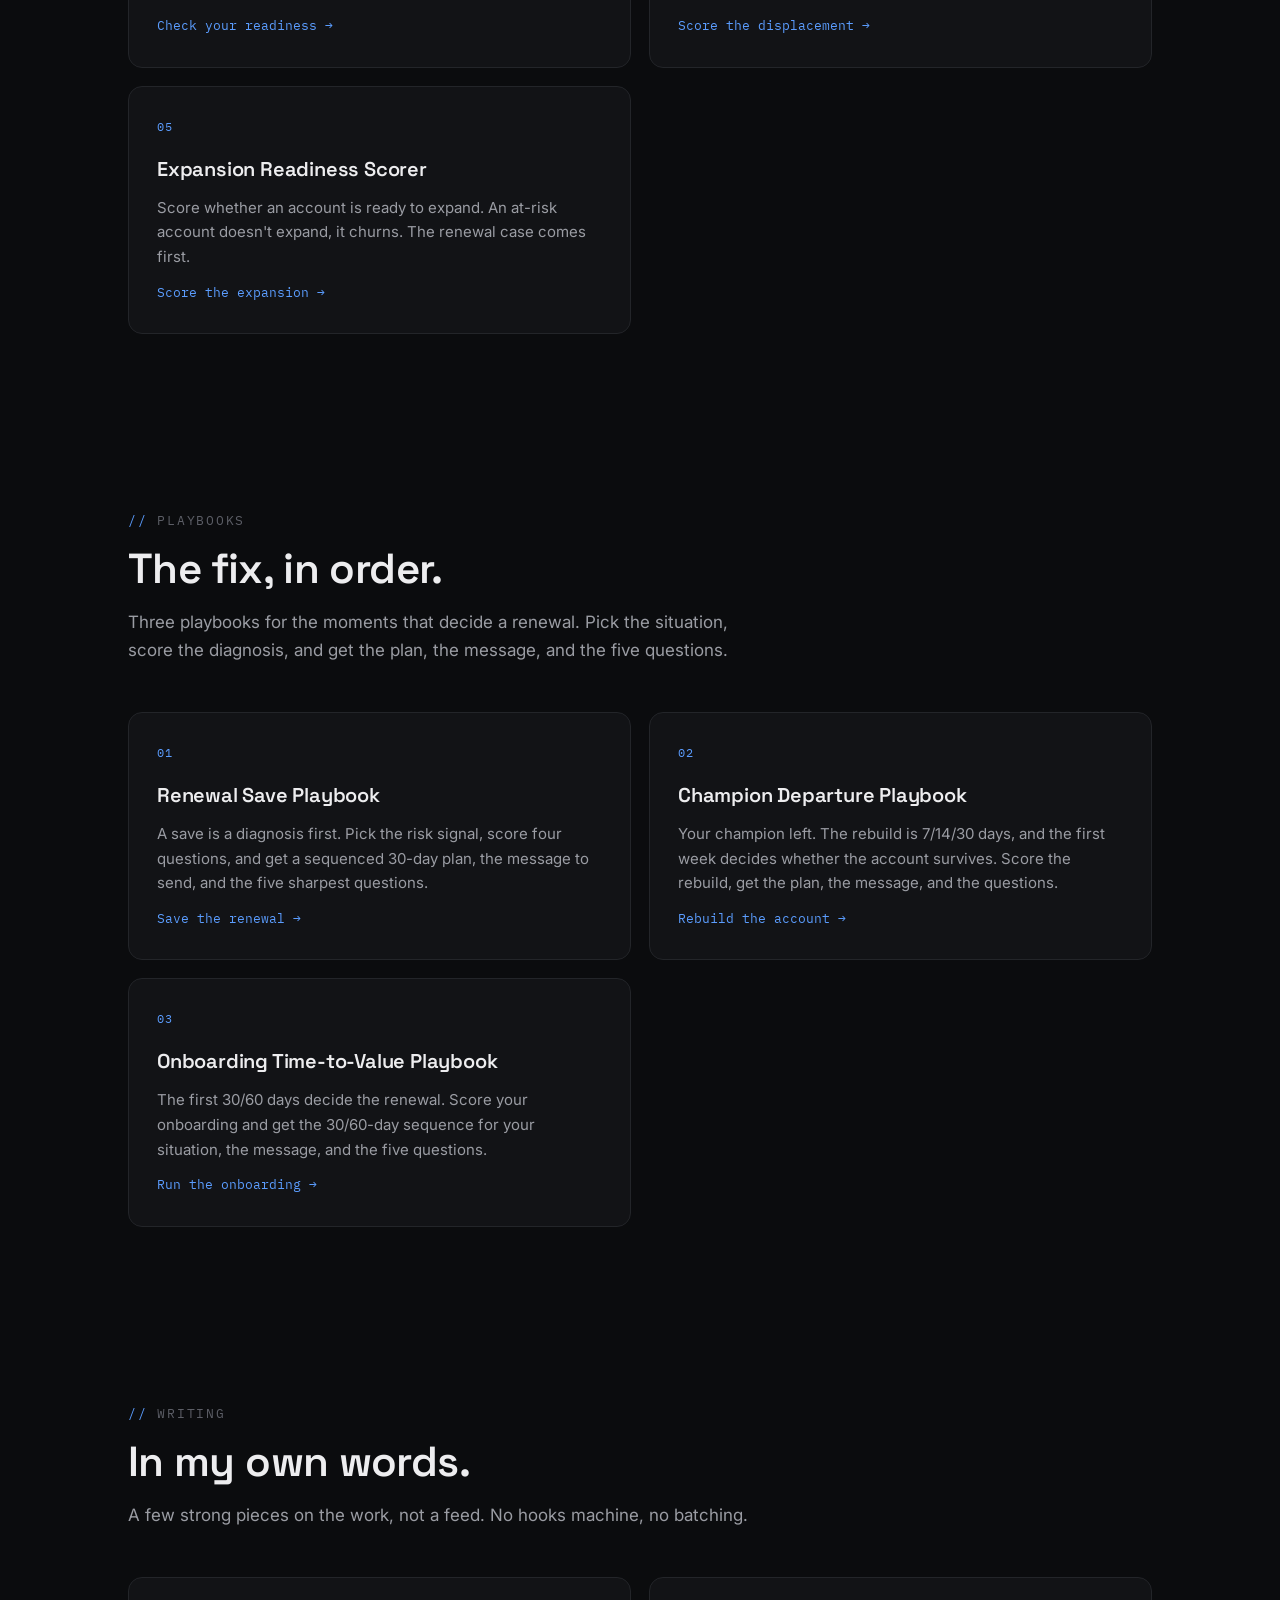
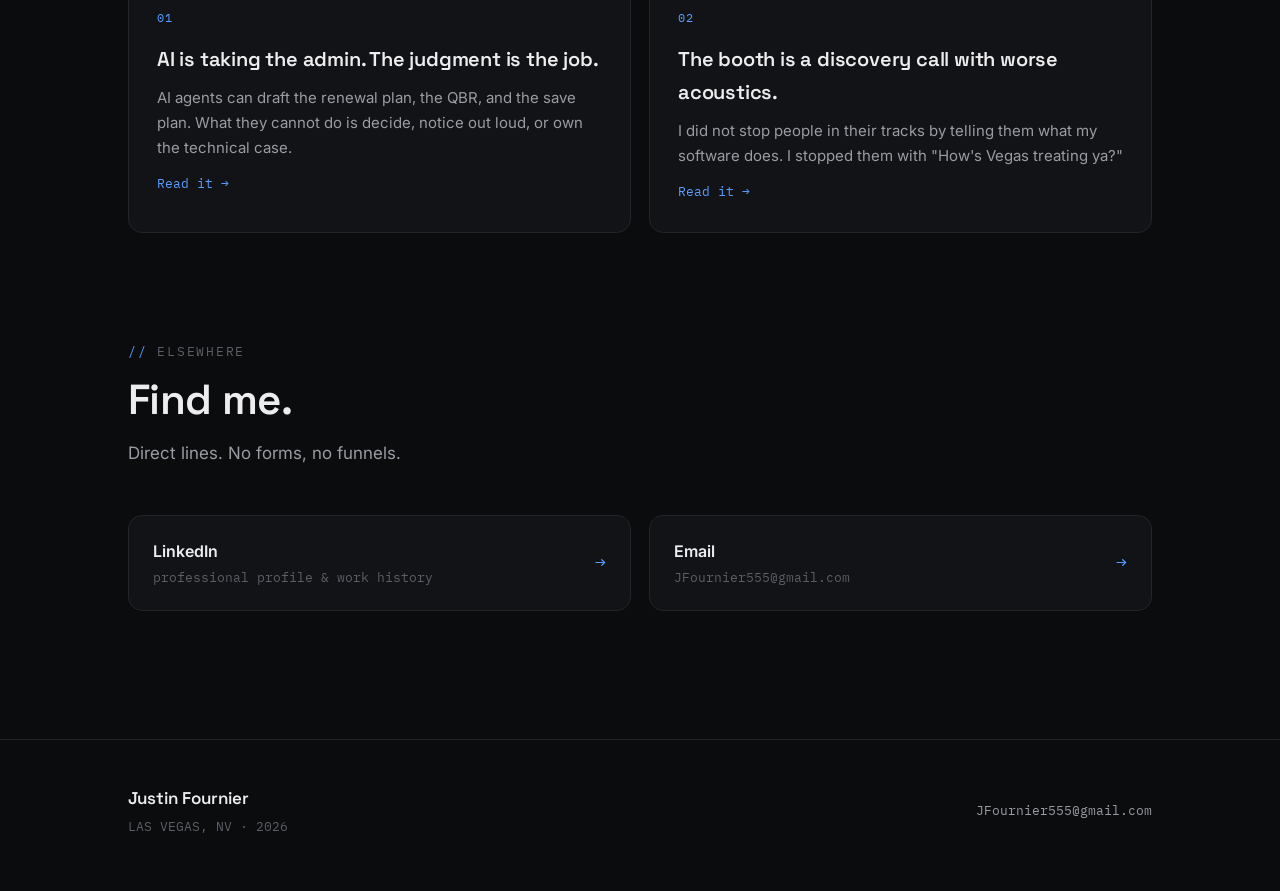
==== commit f5a7e153: "Booth discovery article, post-dated Oct 23, 2026; Writing entry 02" ====
--- a/index.html
+++ b/index.html
@@ -506,6 +506,12 @@
         <p>AI agents can draft the renewal plan, the QBR, and the save plan. What they cannot do is decide, notice out loud, or own the technical case.</p>
         <div class="go">Read it →</div>
       </a>
+      <a class="card tool-card rv" href="/articles/booth-discovery/">
+        <div class="num">02</div>
+        <h3>The booth is a discovery call with worse acoustics.</h3>
+        <p>I did not stop people in their tracks by telling them what my software does. I stopped them with "How's Vegas treating ya?"</p>
+        <div class="go">Read it →</div>
+      </a>
     </div>
   </div>
 </section>
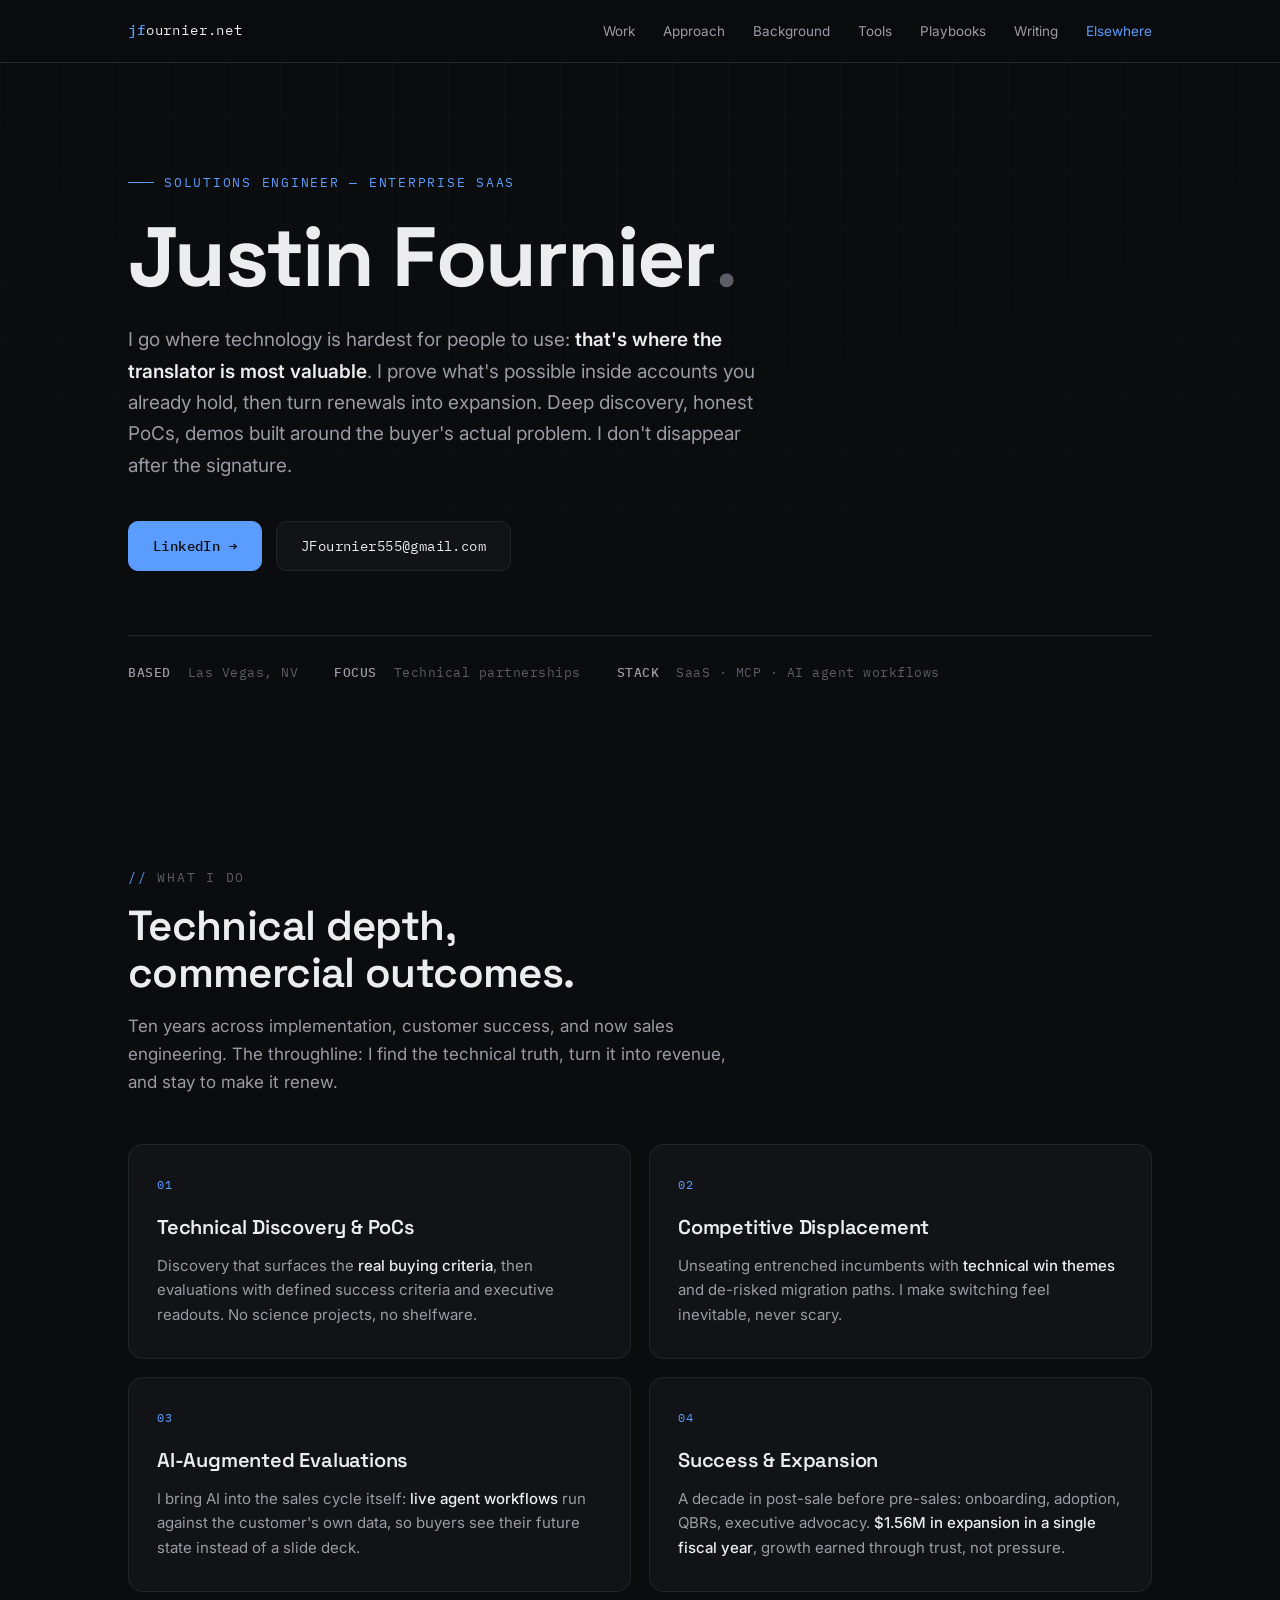
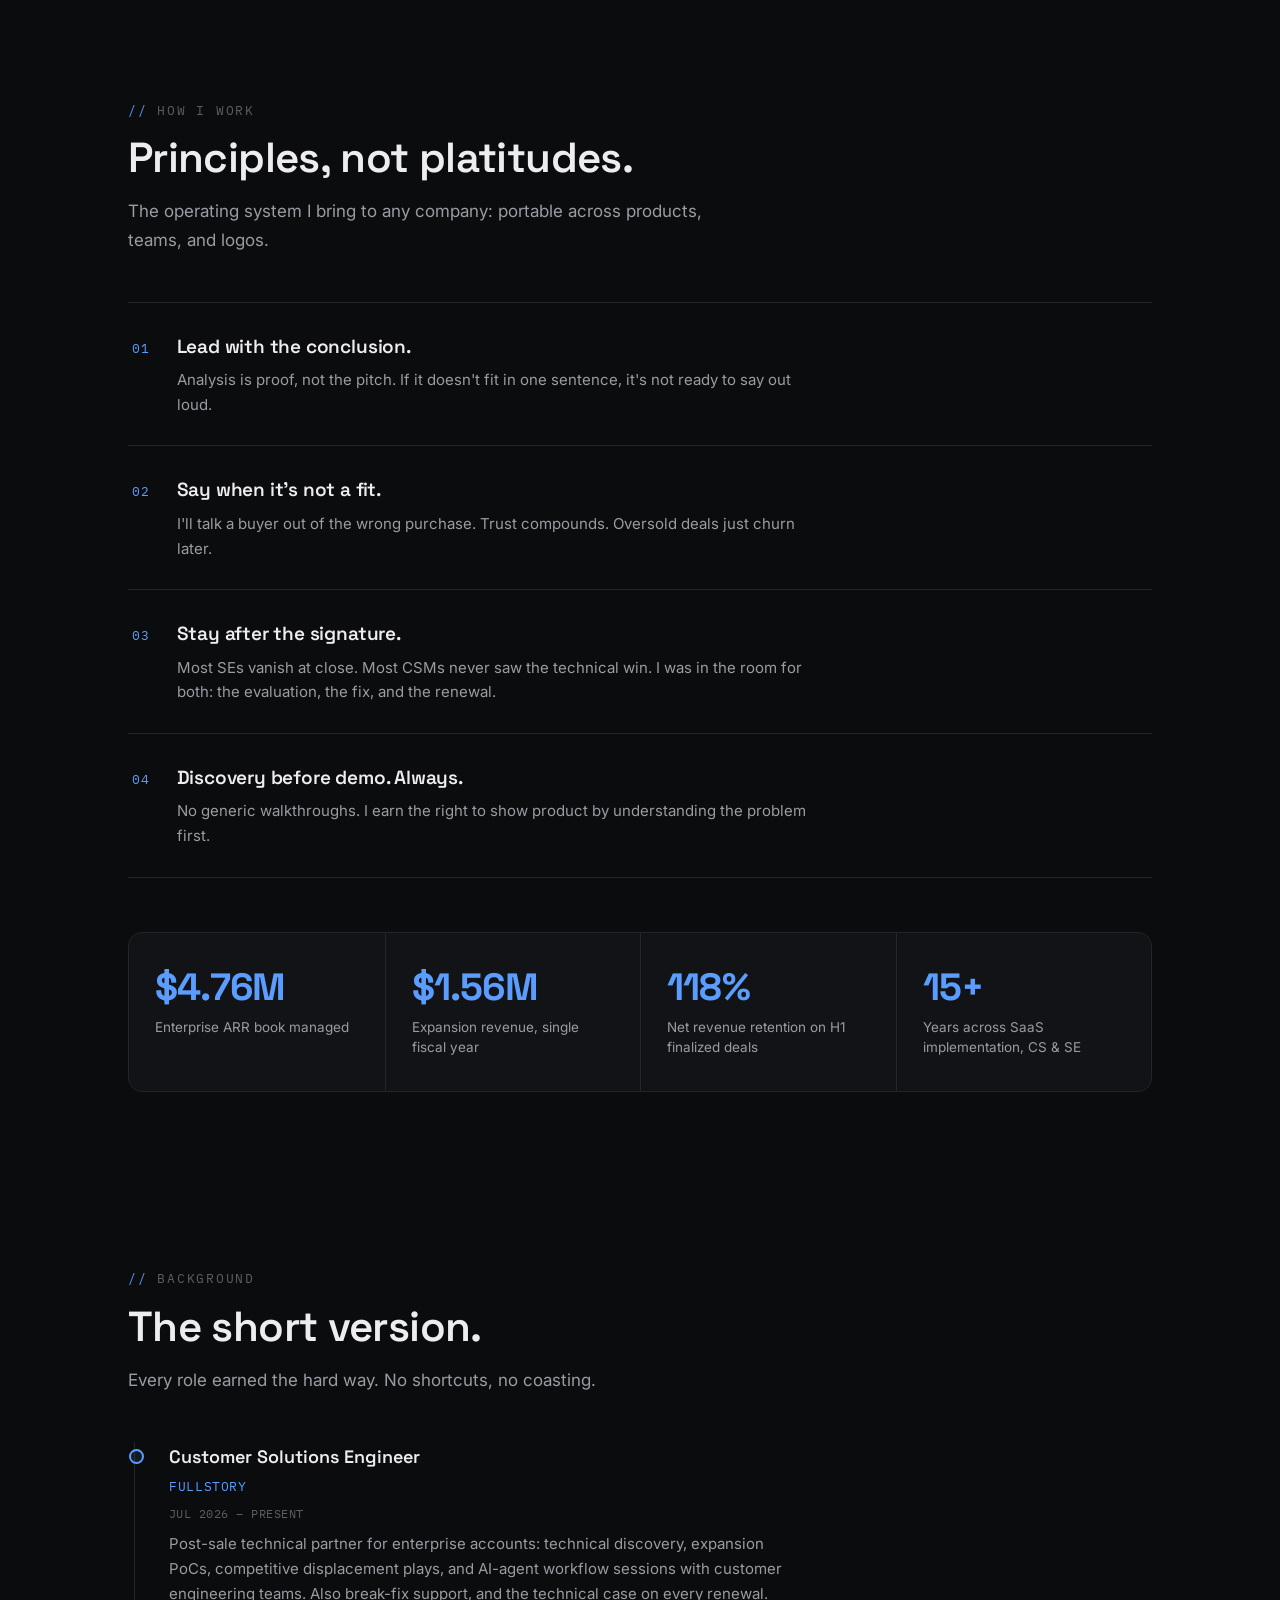
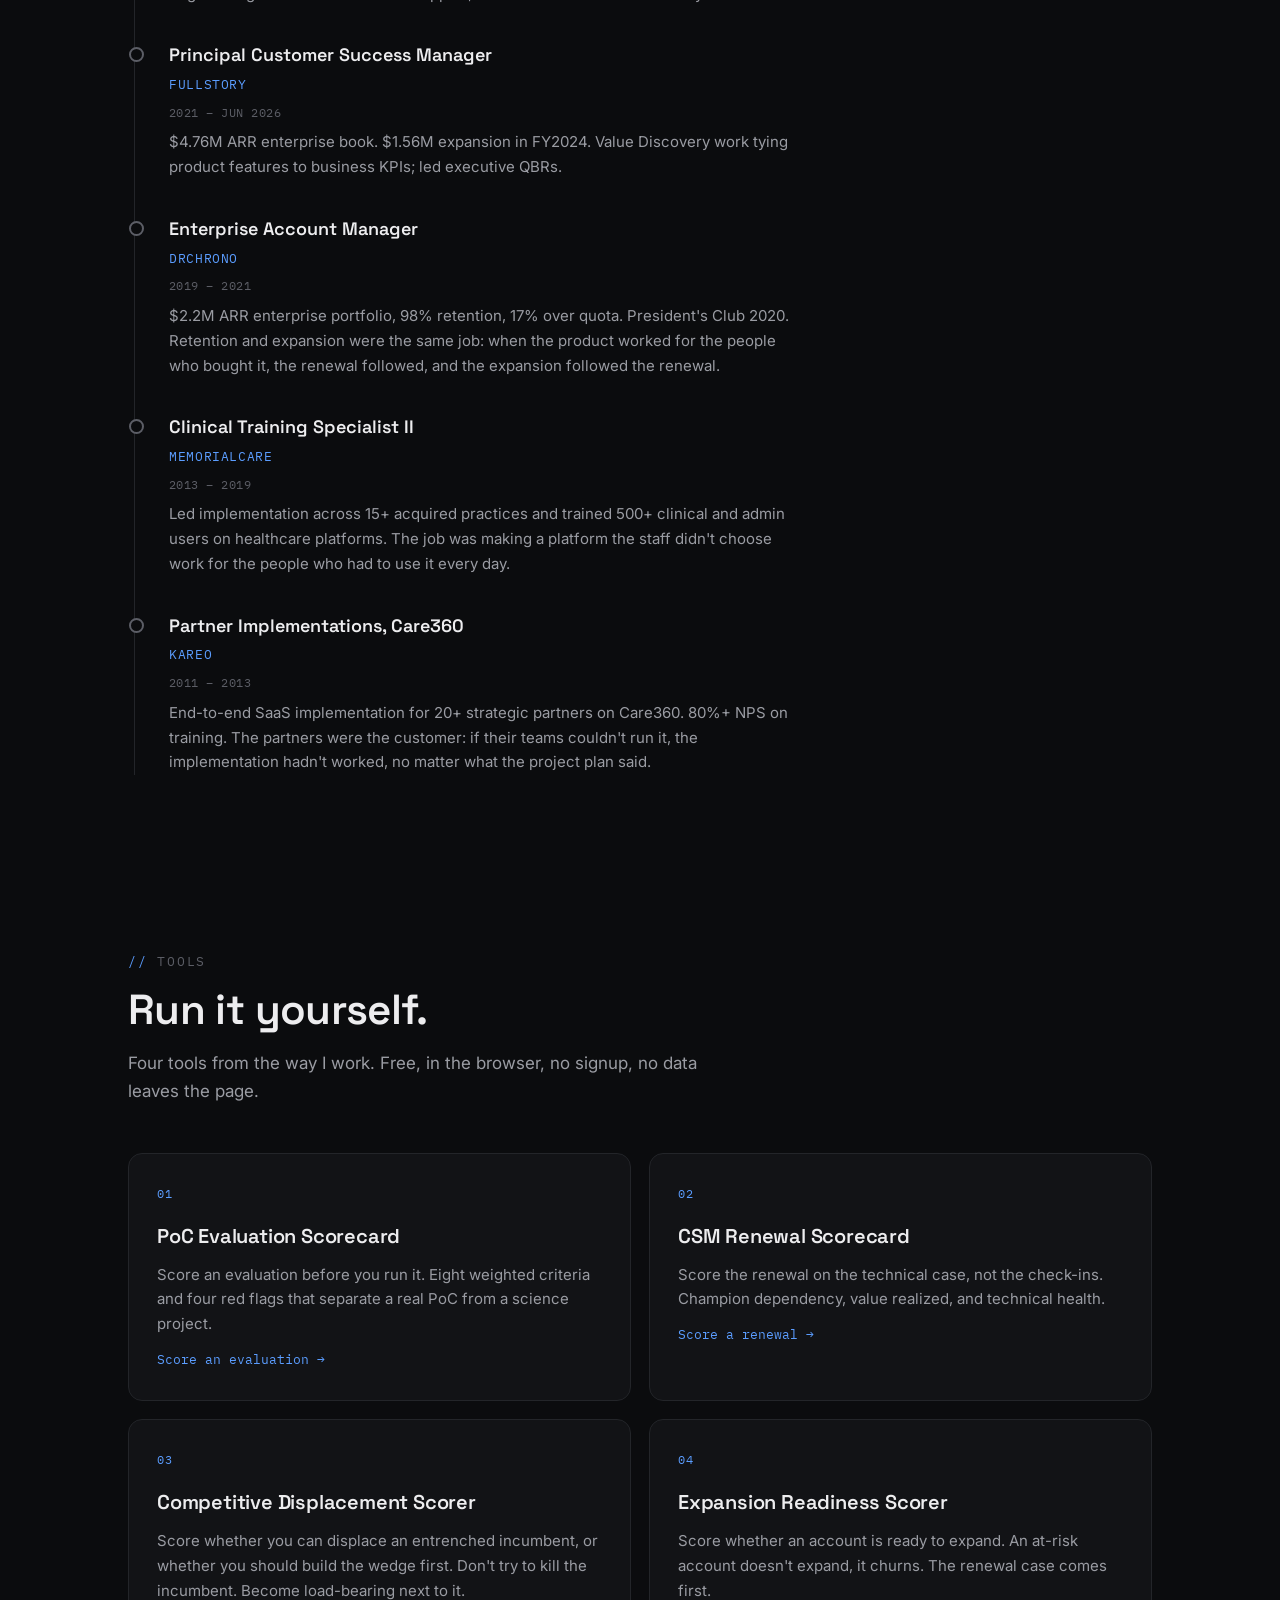
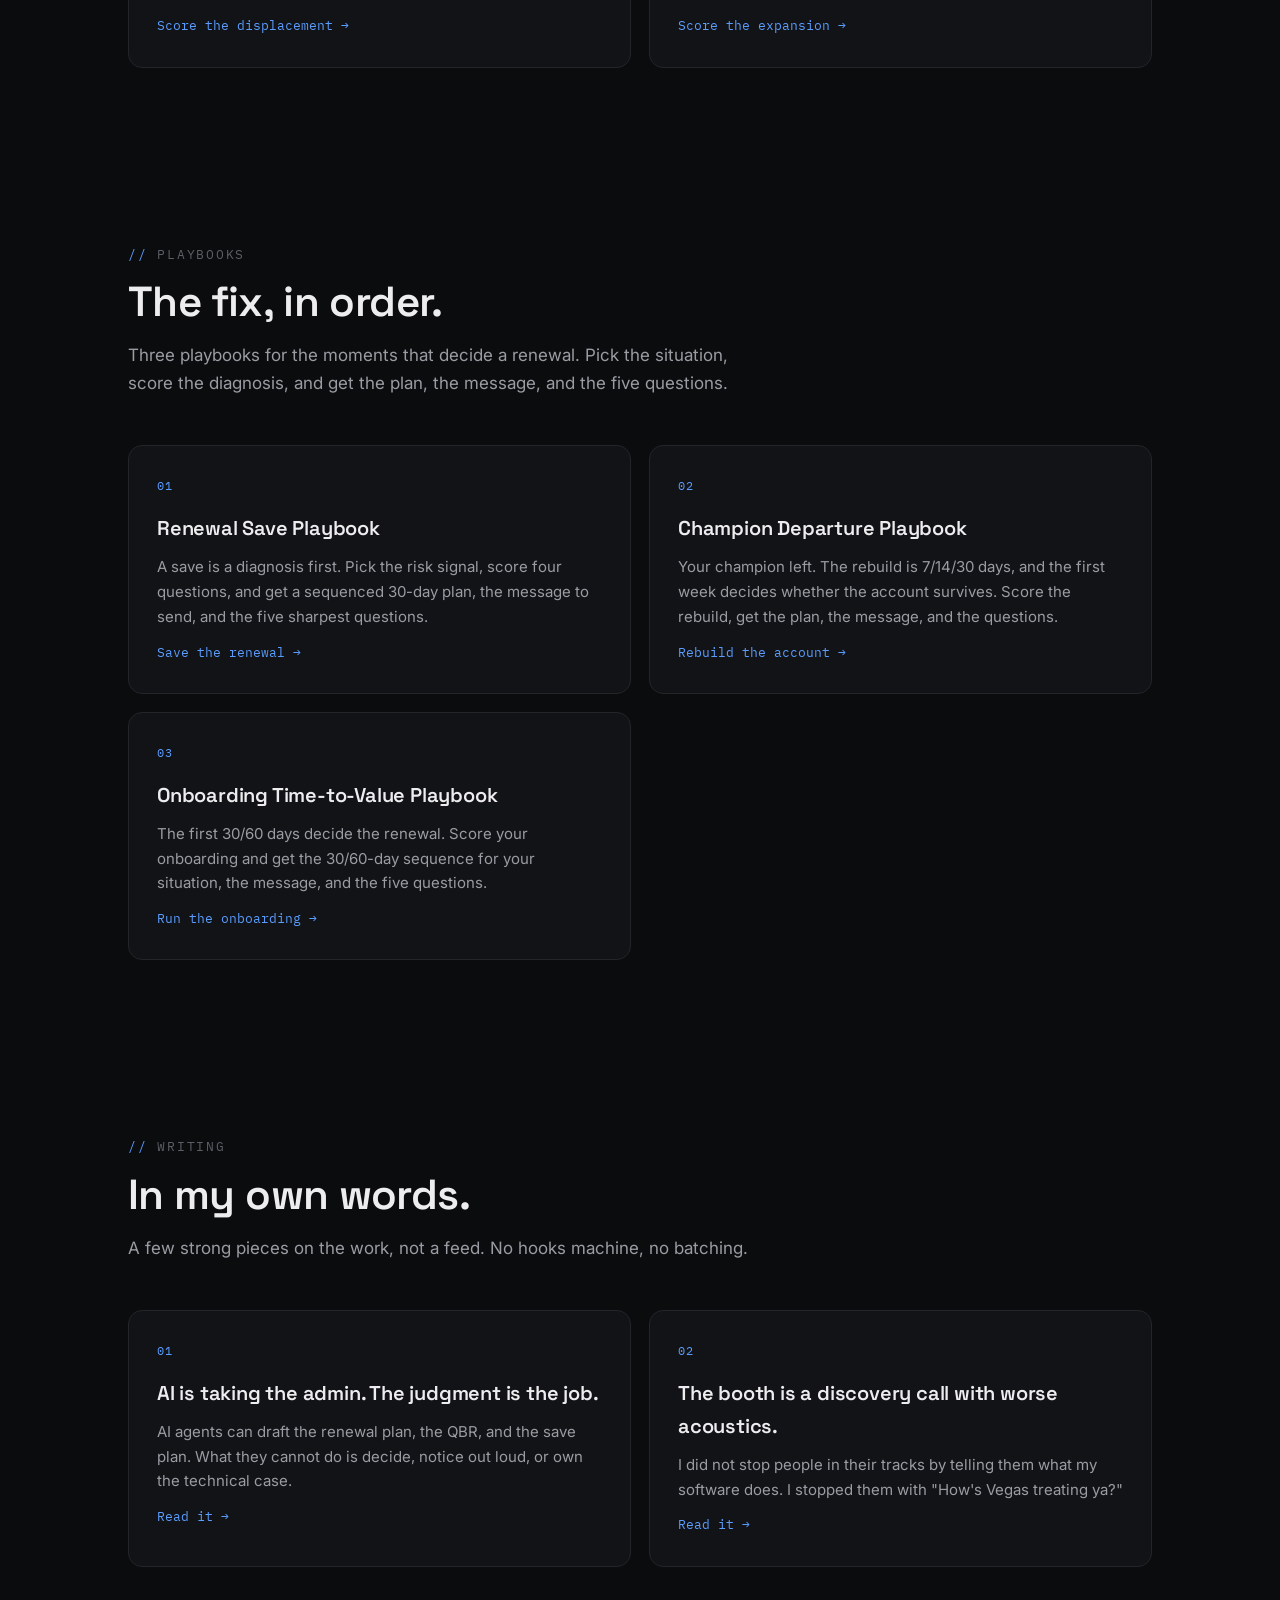
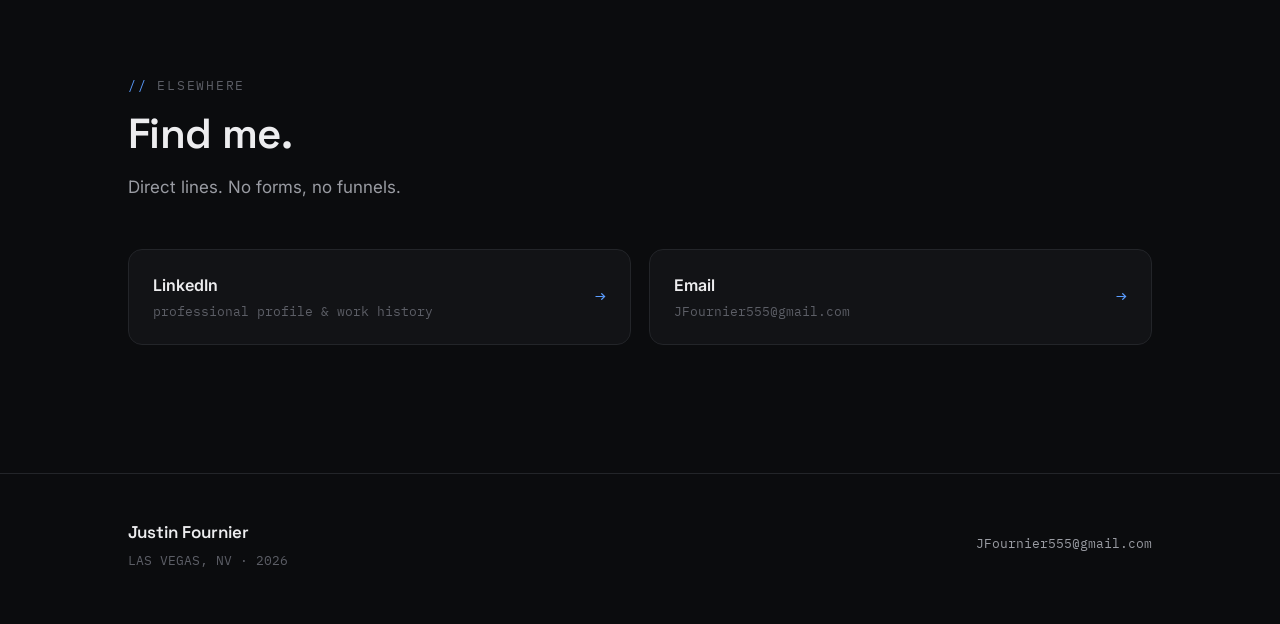
==== commit aebd0c30: "Move MCP Readiness Checker out of Tools, keep with the article; remove FullStory verbiage" ====
--- a/index.html
+++ b/index.html
@@ -428,7 +428,7 @@
   <div class="wrap">
     <div class="sec-label rv">Tools</div>
     <h2 class="rv">Run it yourself.</h2>
-    <p class="sec-sub rv">Five tools from the way I work. Free, in the browser, no signup, no data leaves the page.</p>
+    <p class="sec-sub rv">Four tools from the way I work. Free, in the browser, no signup, no data leaves the page.</p>
     <div class="cards">
       <a class="card tool-card rv" href="/tools/poc-scorecard/">
         <div class="num">01</div>
@@ -442,20 +442,14 @@
         <p>Score the renewal on the technical case, not the check-ins. Champion dependency, value realized, and technical health.</p>
         <div class="go">Score a renewal →</div>
       </a>
-      <a class="card tool-card rv" href="/tools/mcp-readiness/">
+      <a class="card tool-card rv" href="/tools/displacement-scorer/">
         <div class="num">03</div>
-        <h3>MCP Readiness Checker</h3>
-        <p>Score whether your company is ready to run AI agent workflows against real data. A pilot that works starts with a sharp question, not a new tool.</p>
-        <div class="go">Check your readiness →</div>
-      </a>
-      <a class="card tool-card rv" href="/tools/displacement-scorer/">
-        <div class="num">04</div>
         <h3>Competitive Displacement Scorer</h3>
         <p>Score whether you can displace an entrenched incumbent, or whether you should build the wedge first. Don't try to kill the incumbent. Become load-bearing next to it.</p>
         <div class="go">Score the displacement →</div>
       </a>
       <a class="card tool-card rv" href="/tools/expansion-scorer/">
-        <div class="num">05</div>
+        <div class="num">04</div>
         <h3>Expansion Readiness Scorer</h3>
         <p>Score whether an account is ready to expand. An at-risk account doesn't expand, it churns. The renewal case comes first.</p>
         <div class="go">Score the expansion →</div>
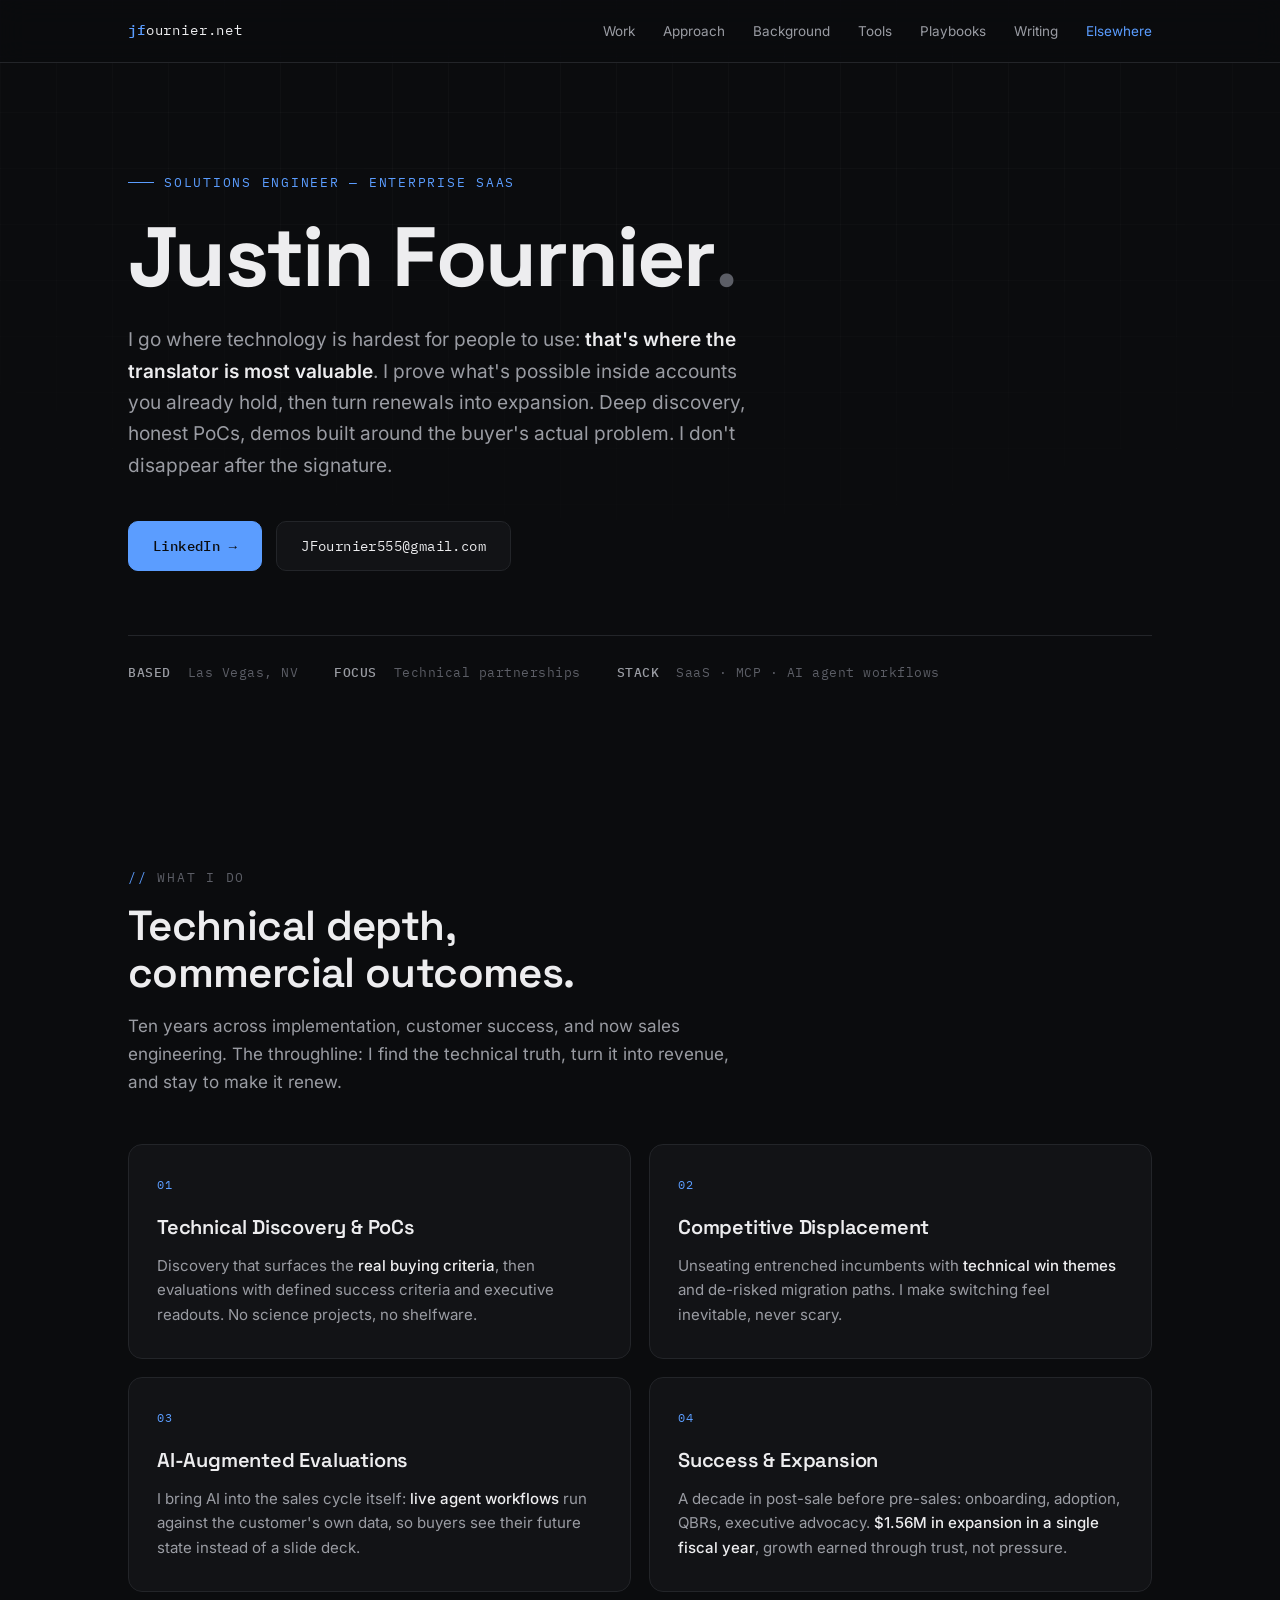
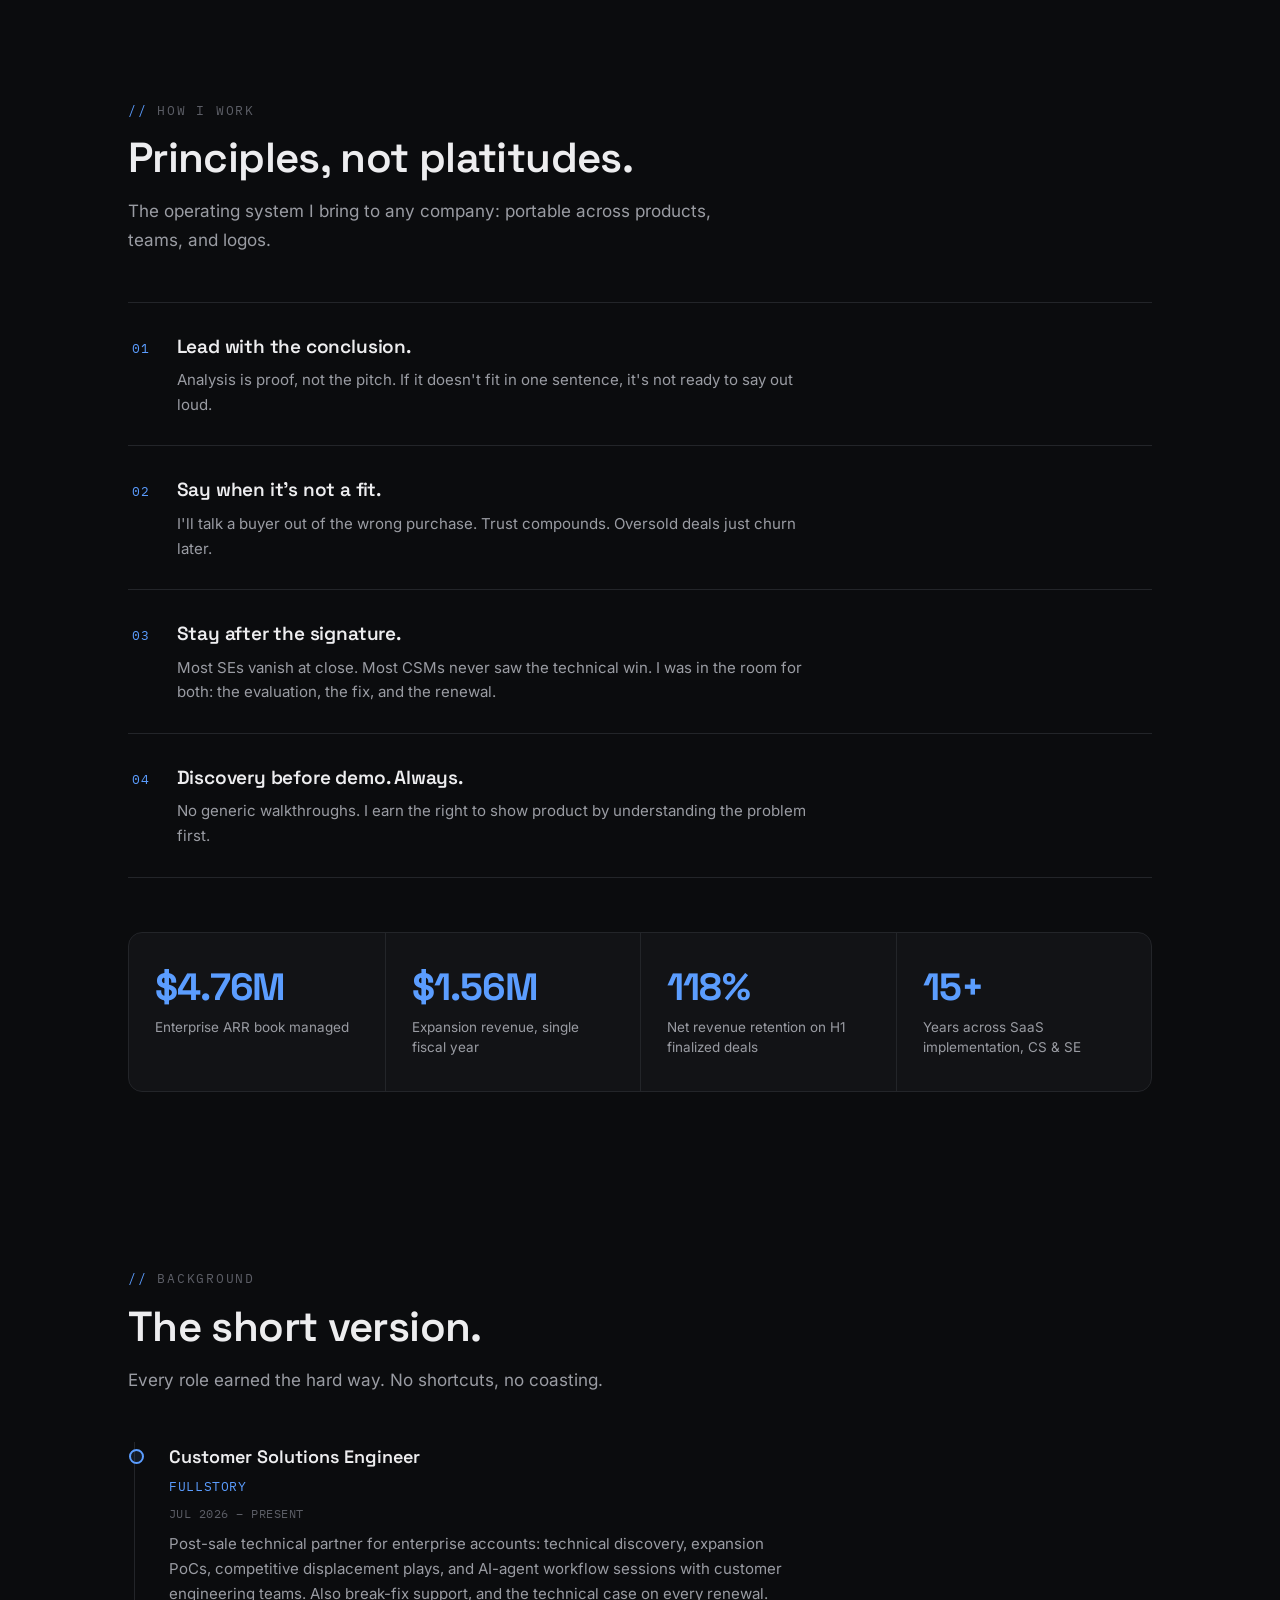
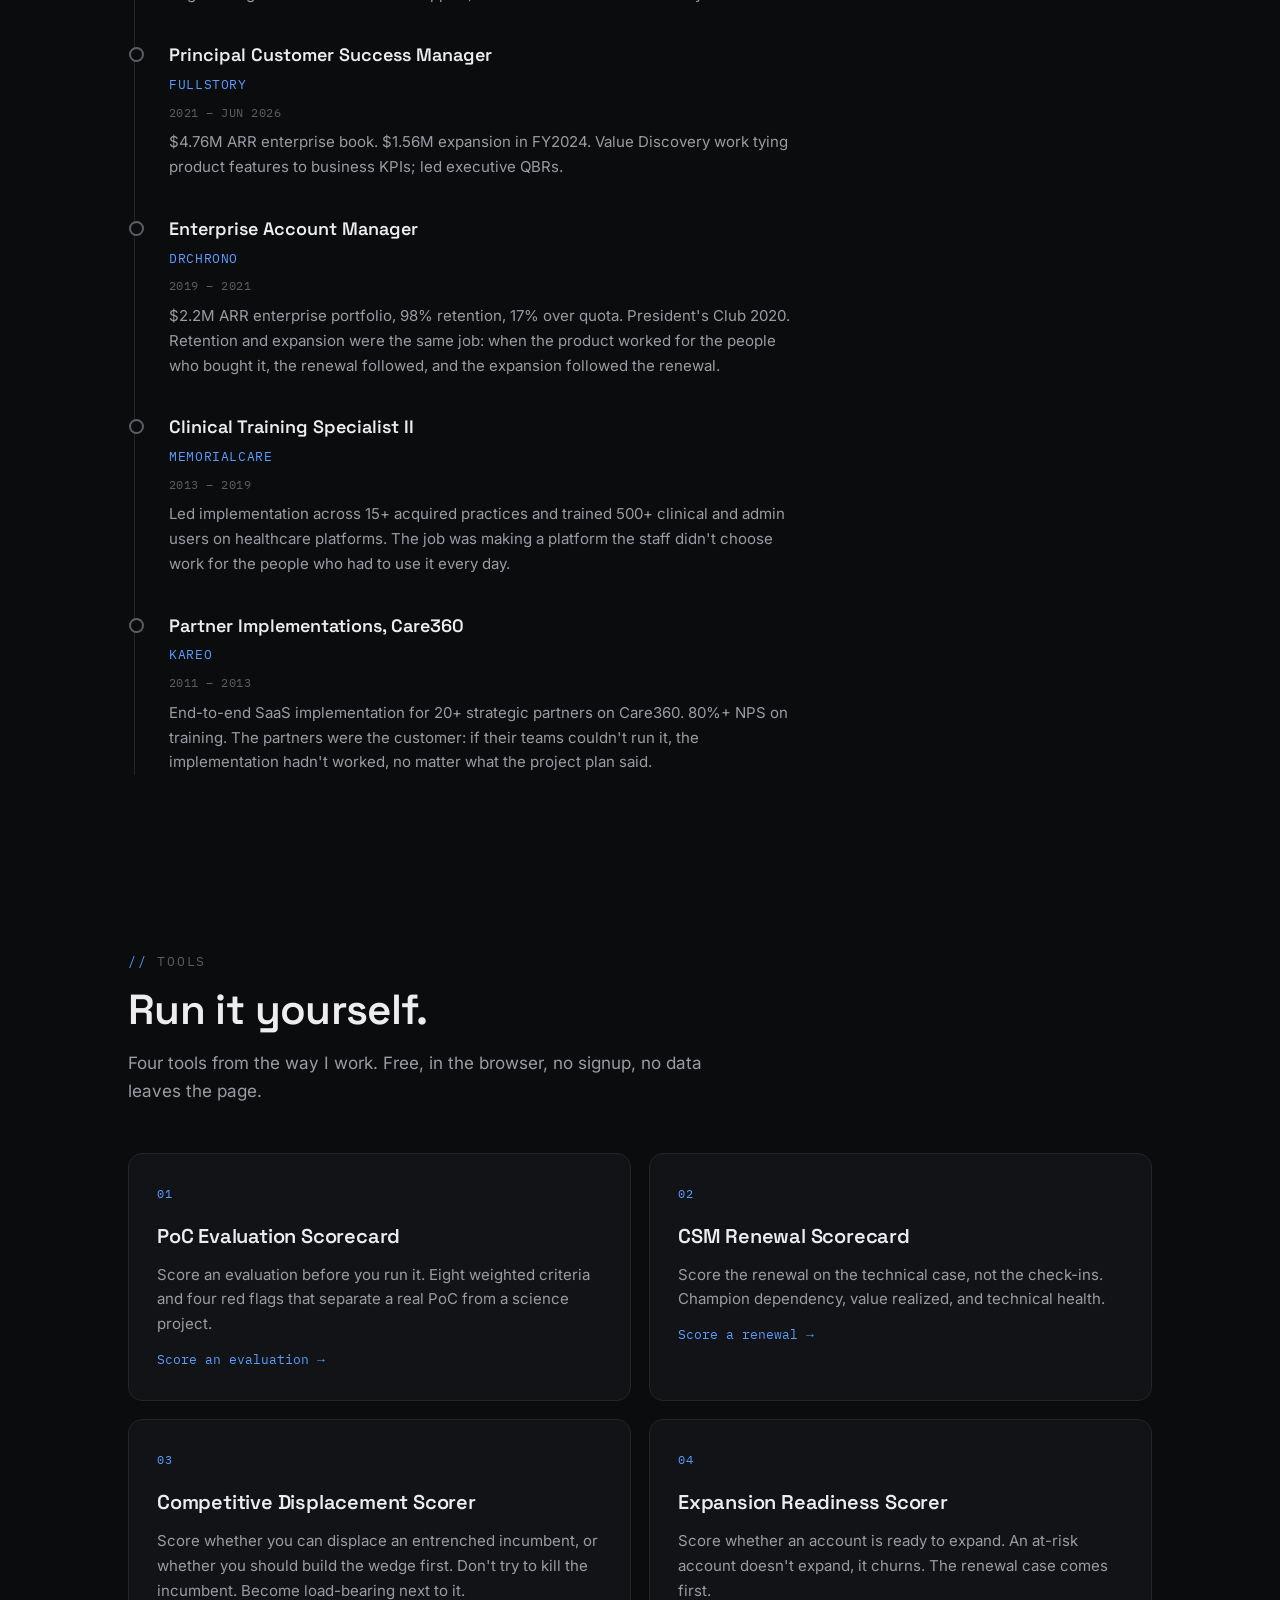
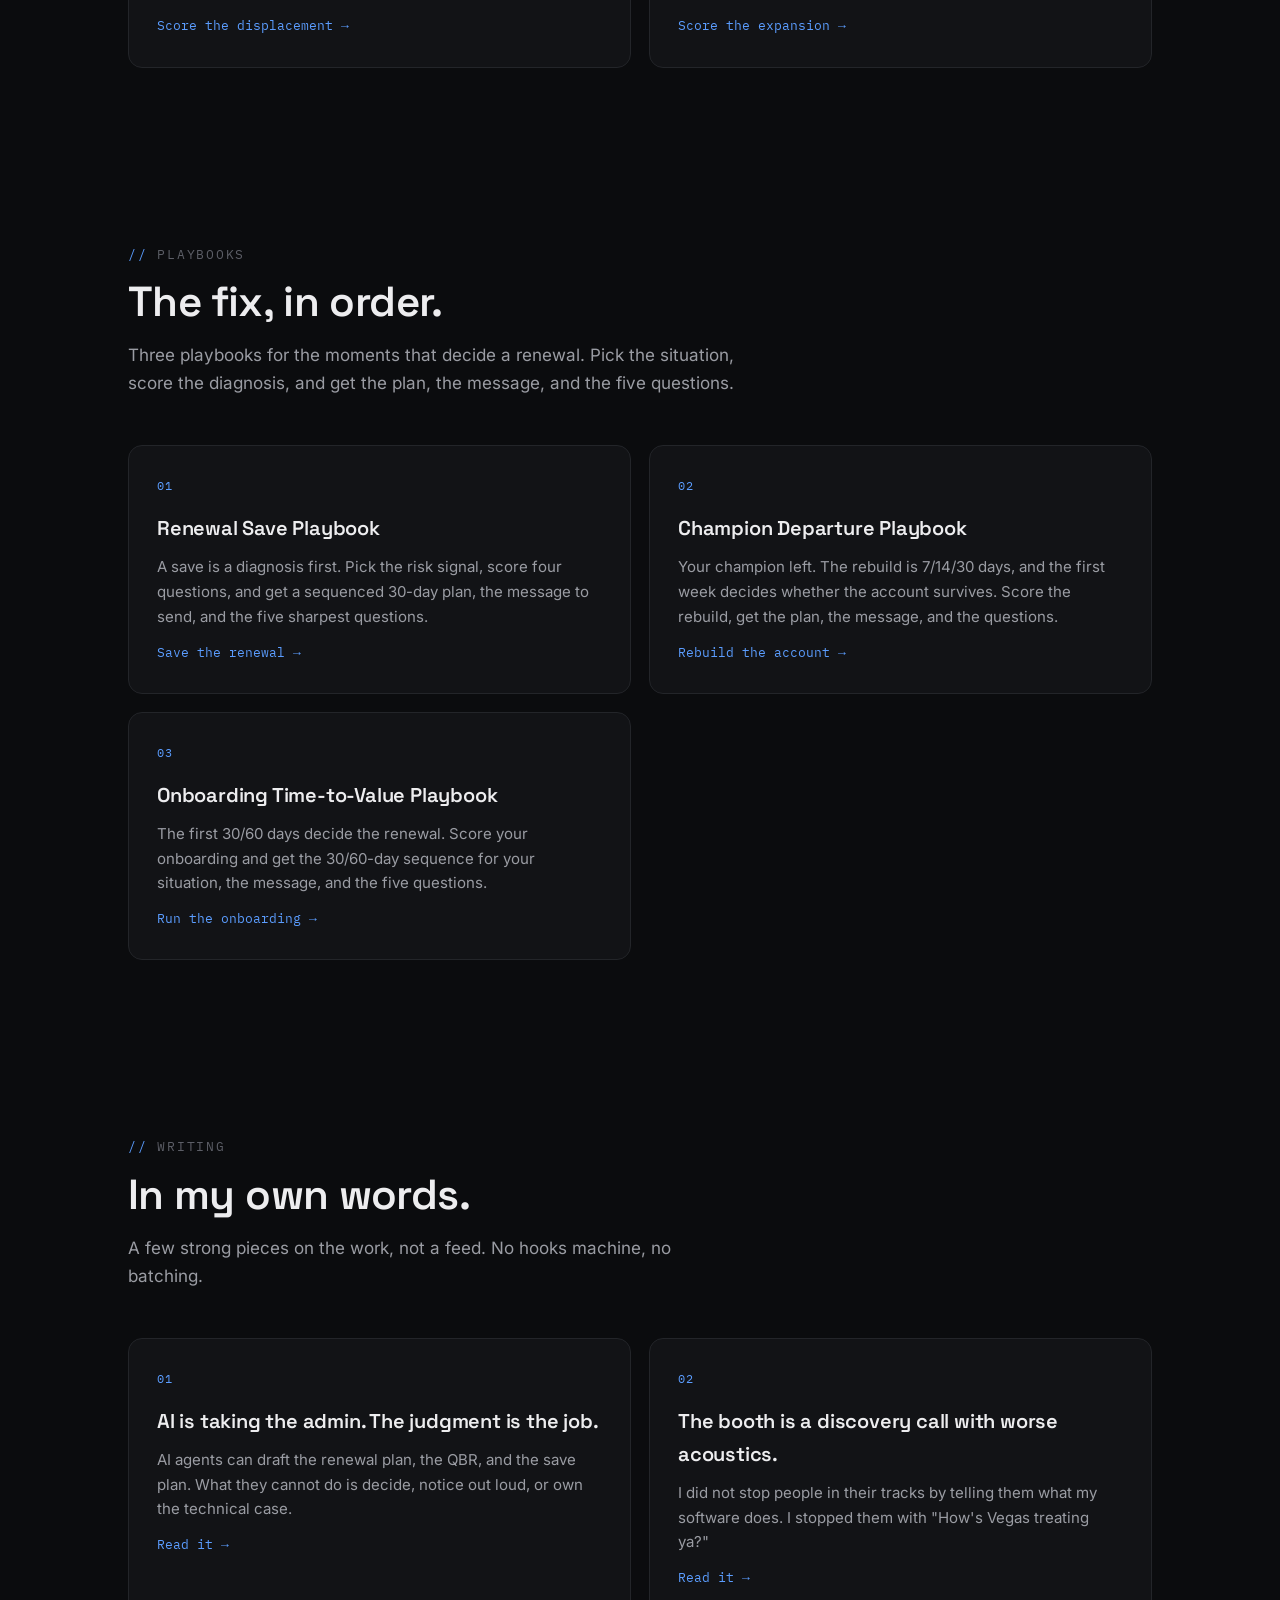
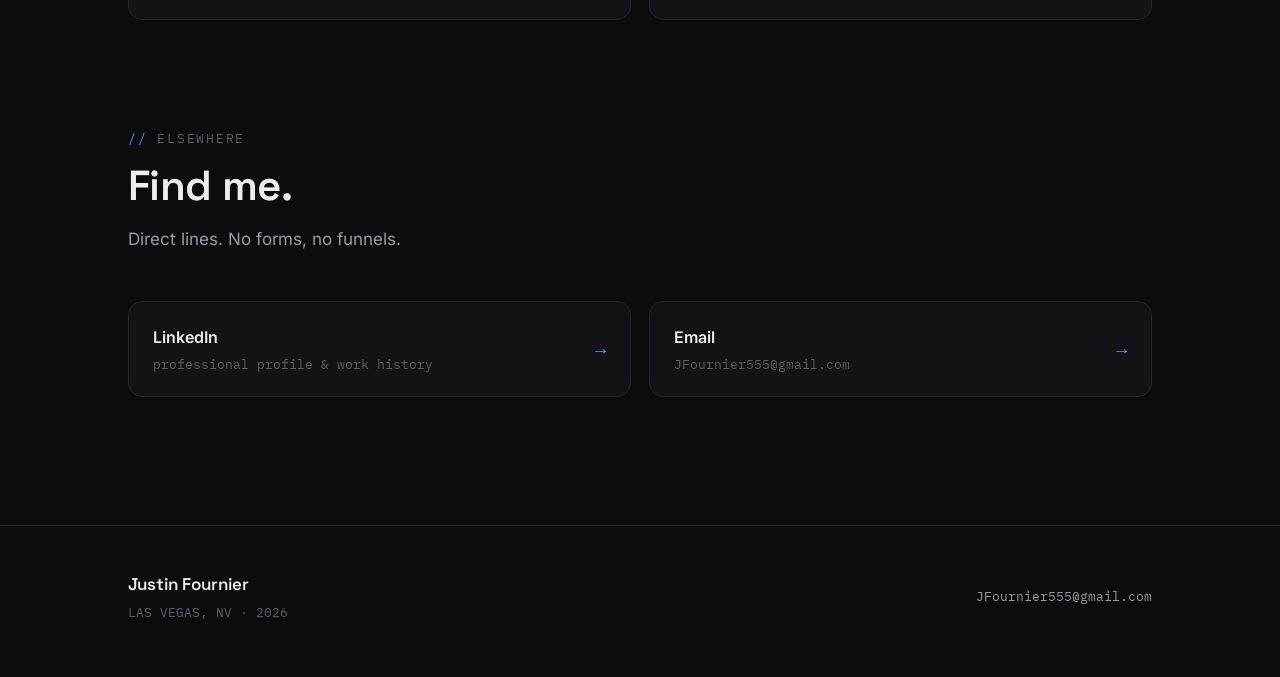
==== commit 95ecc80f: "Self-host fonts (Space Grotesk, Inter, IBM Plex Mono); drop Google Fonts" ====
--- a/index.html
+++ b/index.html
@@ -6,7 +6,7 @@
 <title>Justin Fournier — Solutions Engineer | Enterprise SaaS</title>
 <meta name="description" content="Justin Fournier, Solutions Engineer in Las Vegas. Post-sale technical discovery, PoCs, and competitive displacement that turn renewals into expansion.">
 <link rel="canonical" href="https://jfournier.net/">
-<link rel="icon" href="data:image/svg+xml,%3Csvg xmlns='http://www.w3.org/2000/svg' viewBox='0 0 64 64'%3E%3Crect width='64' height='64' rx='14' fill='%230b0c0e'/%3E%3Ctext x='32' y='43' font-family='Arial,Helvetica,sans-serif' font-size='30' font-weight='700' fill='%235b9dff' text-anchor='middle'%3EJF%3C/text%3E%3C/svg%3E">
+<link rel="icon" href="/favicon.svg" type="image/svg+xml">
 <meta property="og:type" content="website">
 <meta property="og:site_name" content="jfournier.net">
 <meta property="og:title" content="Justin Fournier — Solutions Engineer | Enterprise SaaS">
@@ -23,19 +23,21 @@
   "@type": "Person",
   "name": "Justin Fournier",
   "url": "https://jfournier.net/",
+  "image": "https://jfournier.net/og-card.png",
   "jobTitle": "Customer Solutions Engineer",
-  "description": "Solutions Engineer in Las Vegas with 15+ years across SaaS implementation, customer success, and sales engineering. Contact for Senior Customer Solutions Engineer, Senior Technical Success Manager, Senior Customer Success Manager, and Technical Account Manager roles. US remote (PST/MST) or Las Vegas.",
+  "description": "Solutions Engineer in Las Vegas with 15+ years across SaaS implementation, customer success, and sales engineering. Contact for Senior Customer Solutions Engineer, Senior Technical Success Manager, Senior Customer Success Manager, and Technical Account Manager roles. Based in Las Vegas, NV; US remote (PST/MST).",
   "email": "JFournier555@gmail.com",
   "address": {"@type": "PostalAddress", "addressLocality": "Las Vegas", "addressRegion": "NV", "addressCountry": "US"},
   "sameAs": ["https://www.linkedin.com/in/jfournier555/", "https://github.com/jfournier555"],
   "knowsAbout": ["Sales Engineering", "Technical Discovery", "Proof of Concept", "Competitive Displacement", "Customer Success", "Enterprise SaaS", "AI Agent Workflows", "MCP", "Digital Experience Platforms"]
 }
 </script>
-<link rel="preconnect" href="https://fonts.googleapis.com">
-<link rel="preconnect" href="https://fonts.gstatic.com" crossorigin>
-<link href="https://fonts.googleapis.com/css2?family=Space+Grotesk:wght@400;500;600;700&family=Inter:wght@400;500;600&family=IBM+Plex+Mono:wght@400;500&display=swap" rel="stylesheet">
 <!-- CSP NOTE: the style block below is whitelisted by sha256 hash in _headers. Recompute the hash if you edit it. -->
 <style>
+@font-face{font-family:'Space Grotesk';font-style:normal;font-weight:400 700;font-display:swap;src:url(/fonts/space-grotesk.woff2) format('woff2');}
+@font-face{font-family:'Inter';font-style:normal;font-weight:400 600;font-display:swap;src:url(/fonts/inter.woff2) format('woff2');}
+@font-face{font-family:'IBM Plex Mono';font-style:normal;font-weight:400;font-display:swap;src:url(/fonts/ibm-plex-mono-400.woff2) format('woff2');}
+@font-face{font-family:'IBM Plex Mono';font-style:normal;font-weight:500;font-display:swap;src:url(/fonts/ibm-plex-mono-500.woff2) format('woff2');}
   :root{
     --bg:#0b0c0e;
     --surface:#121316;
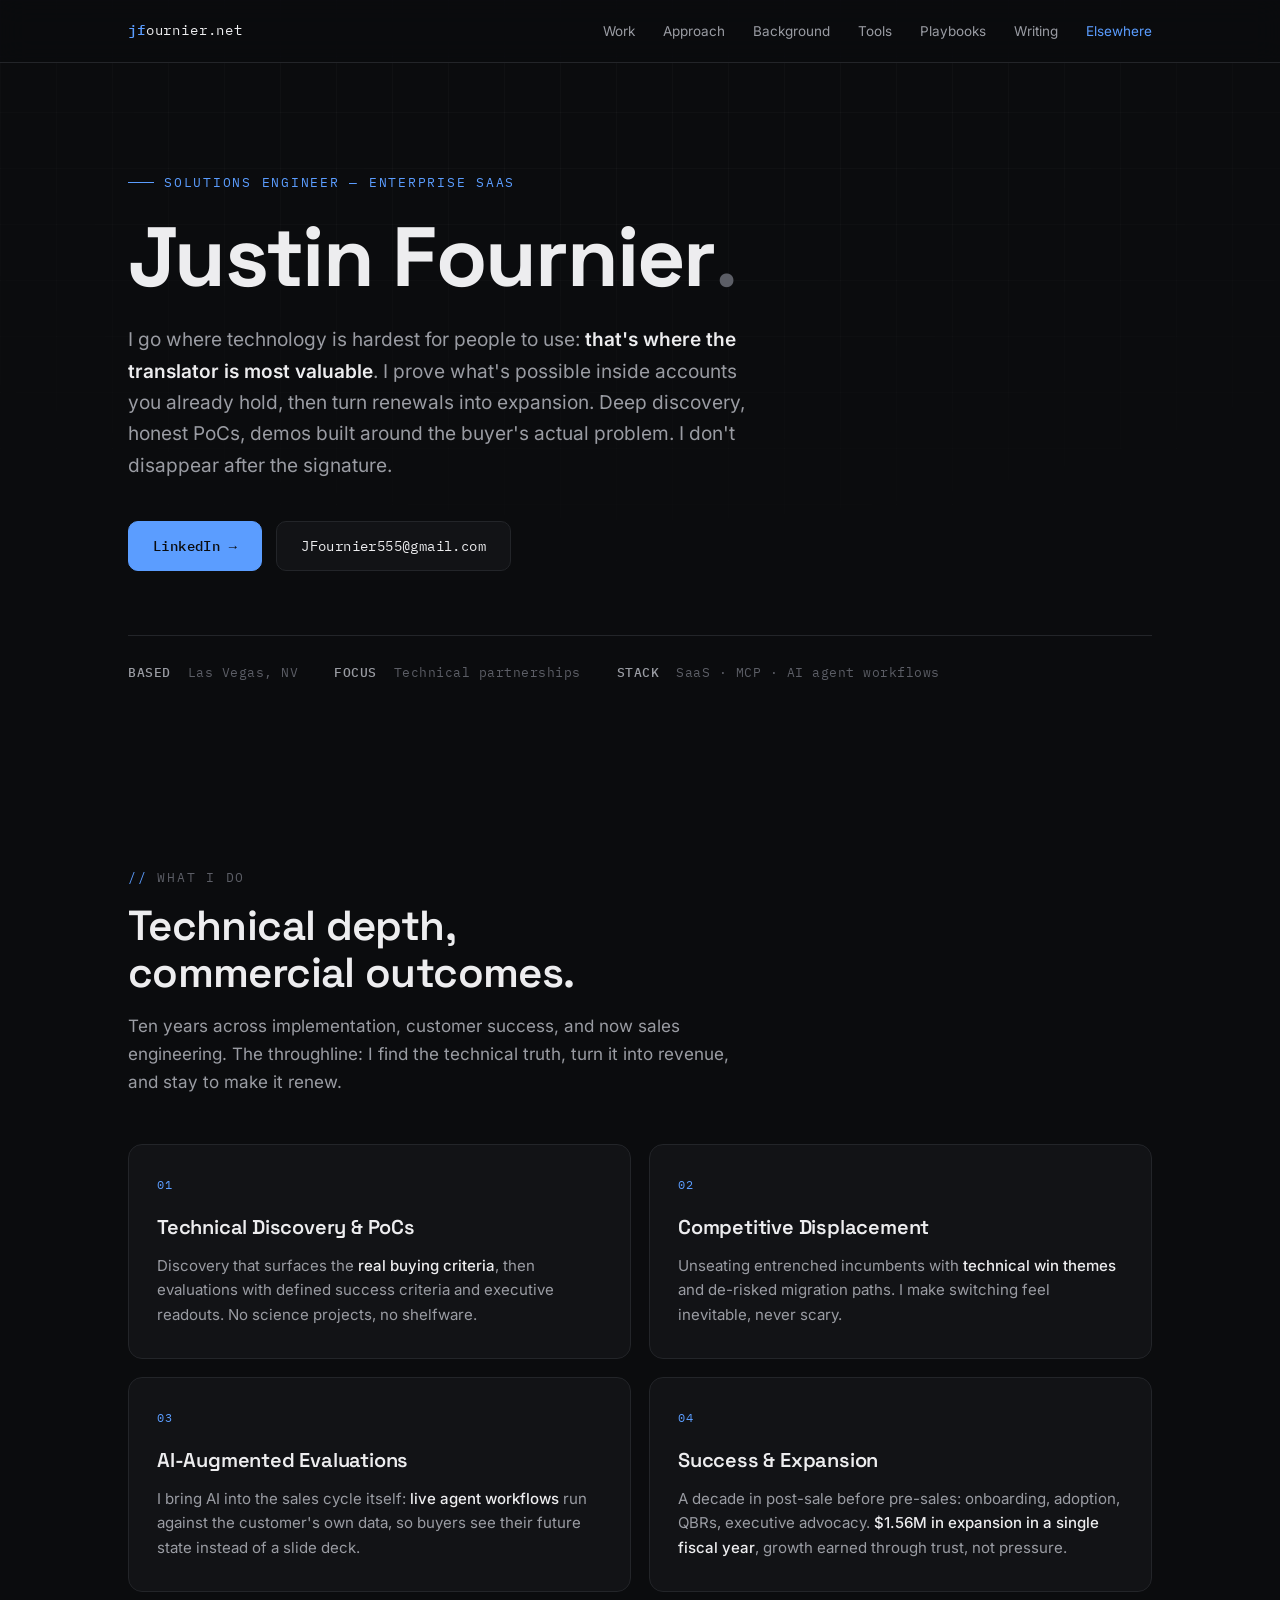
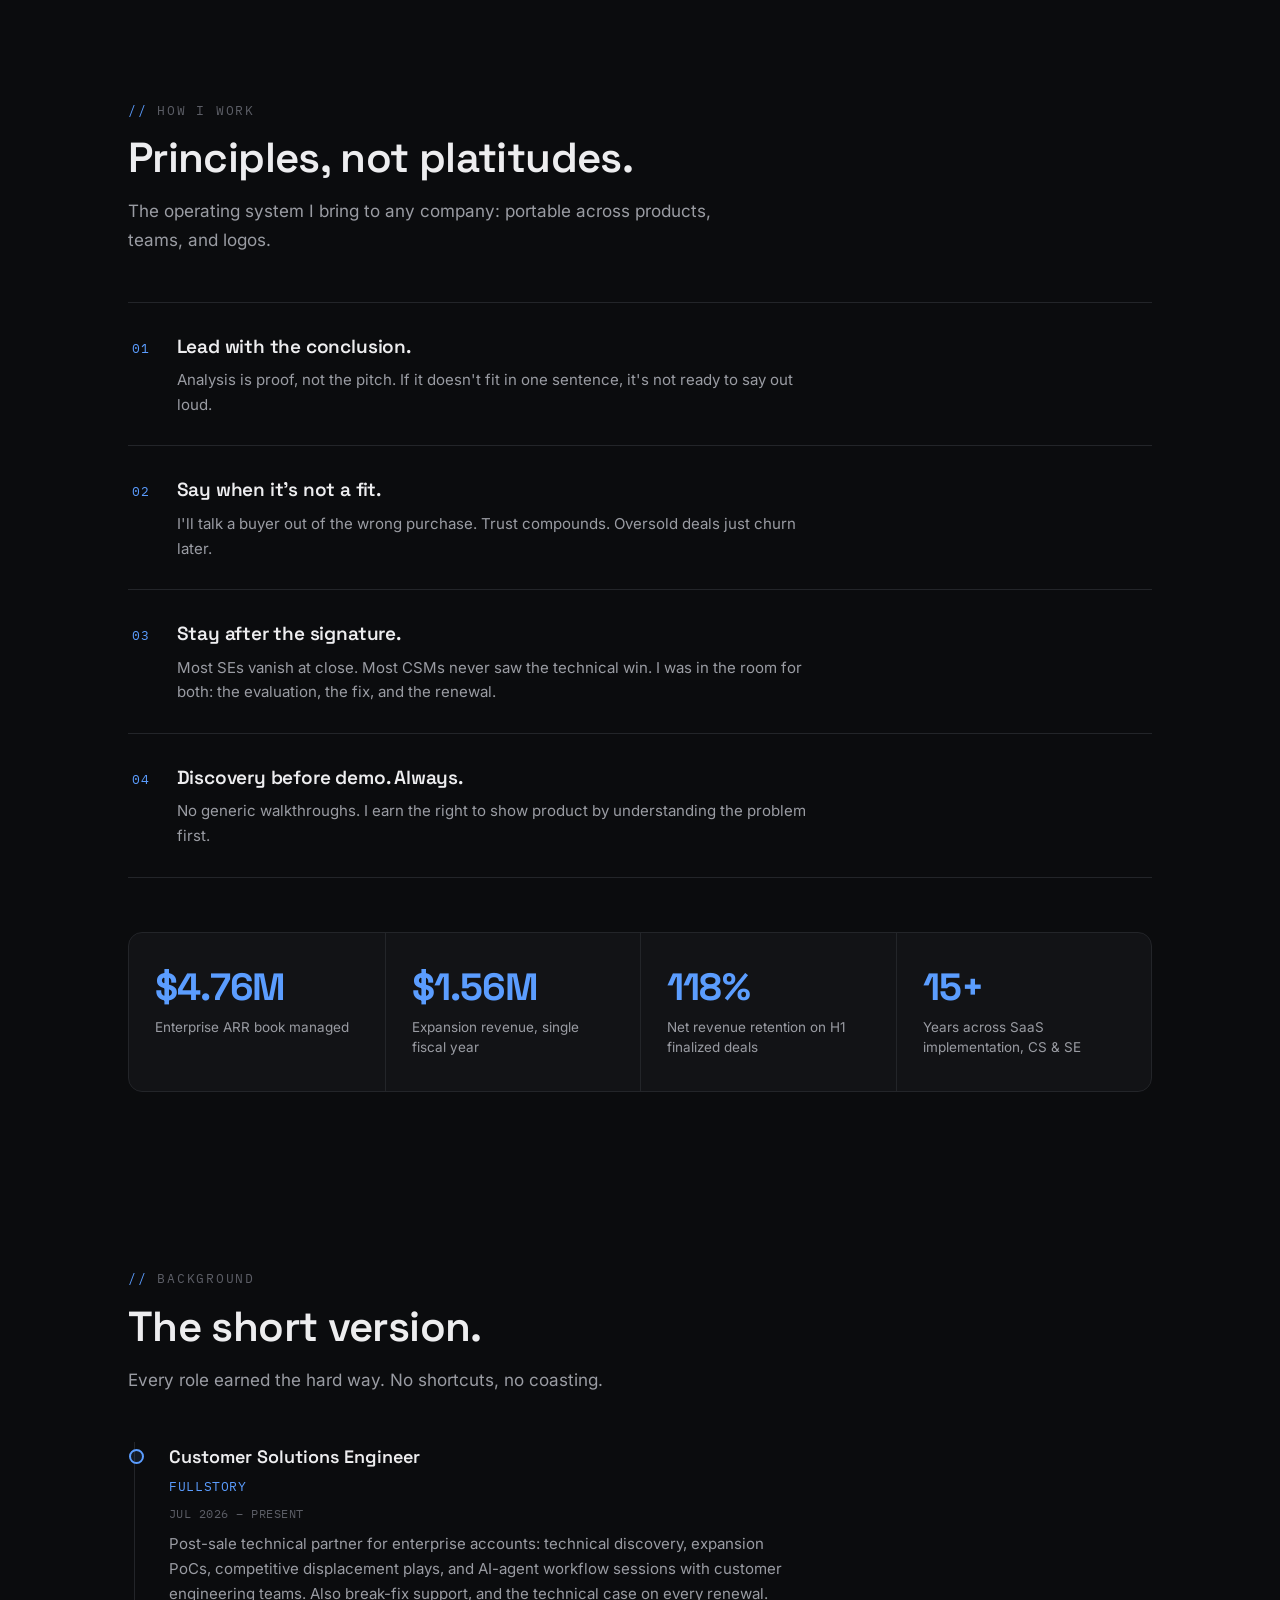
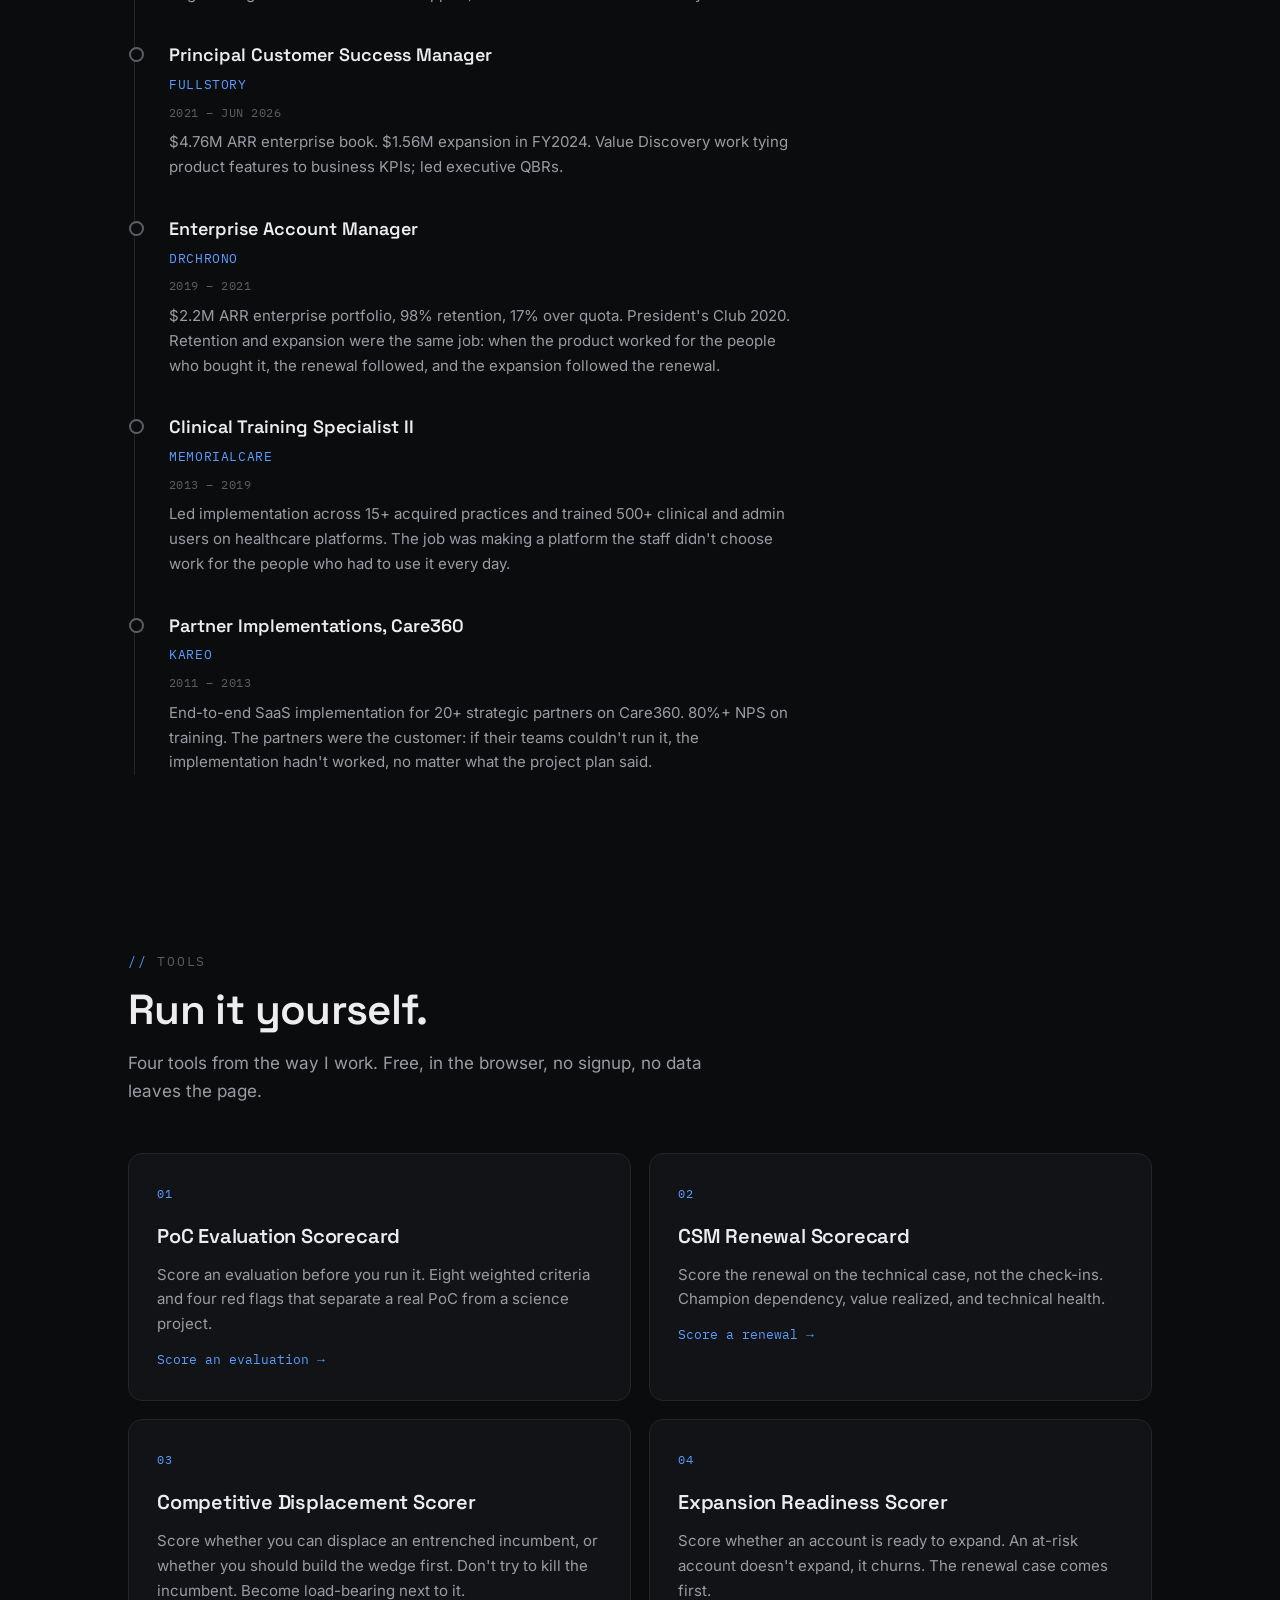
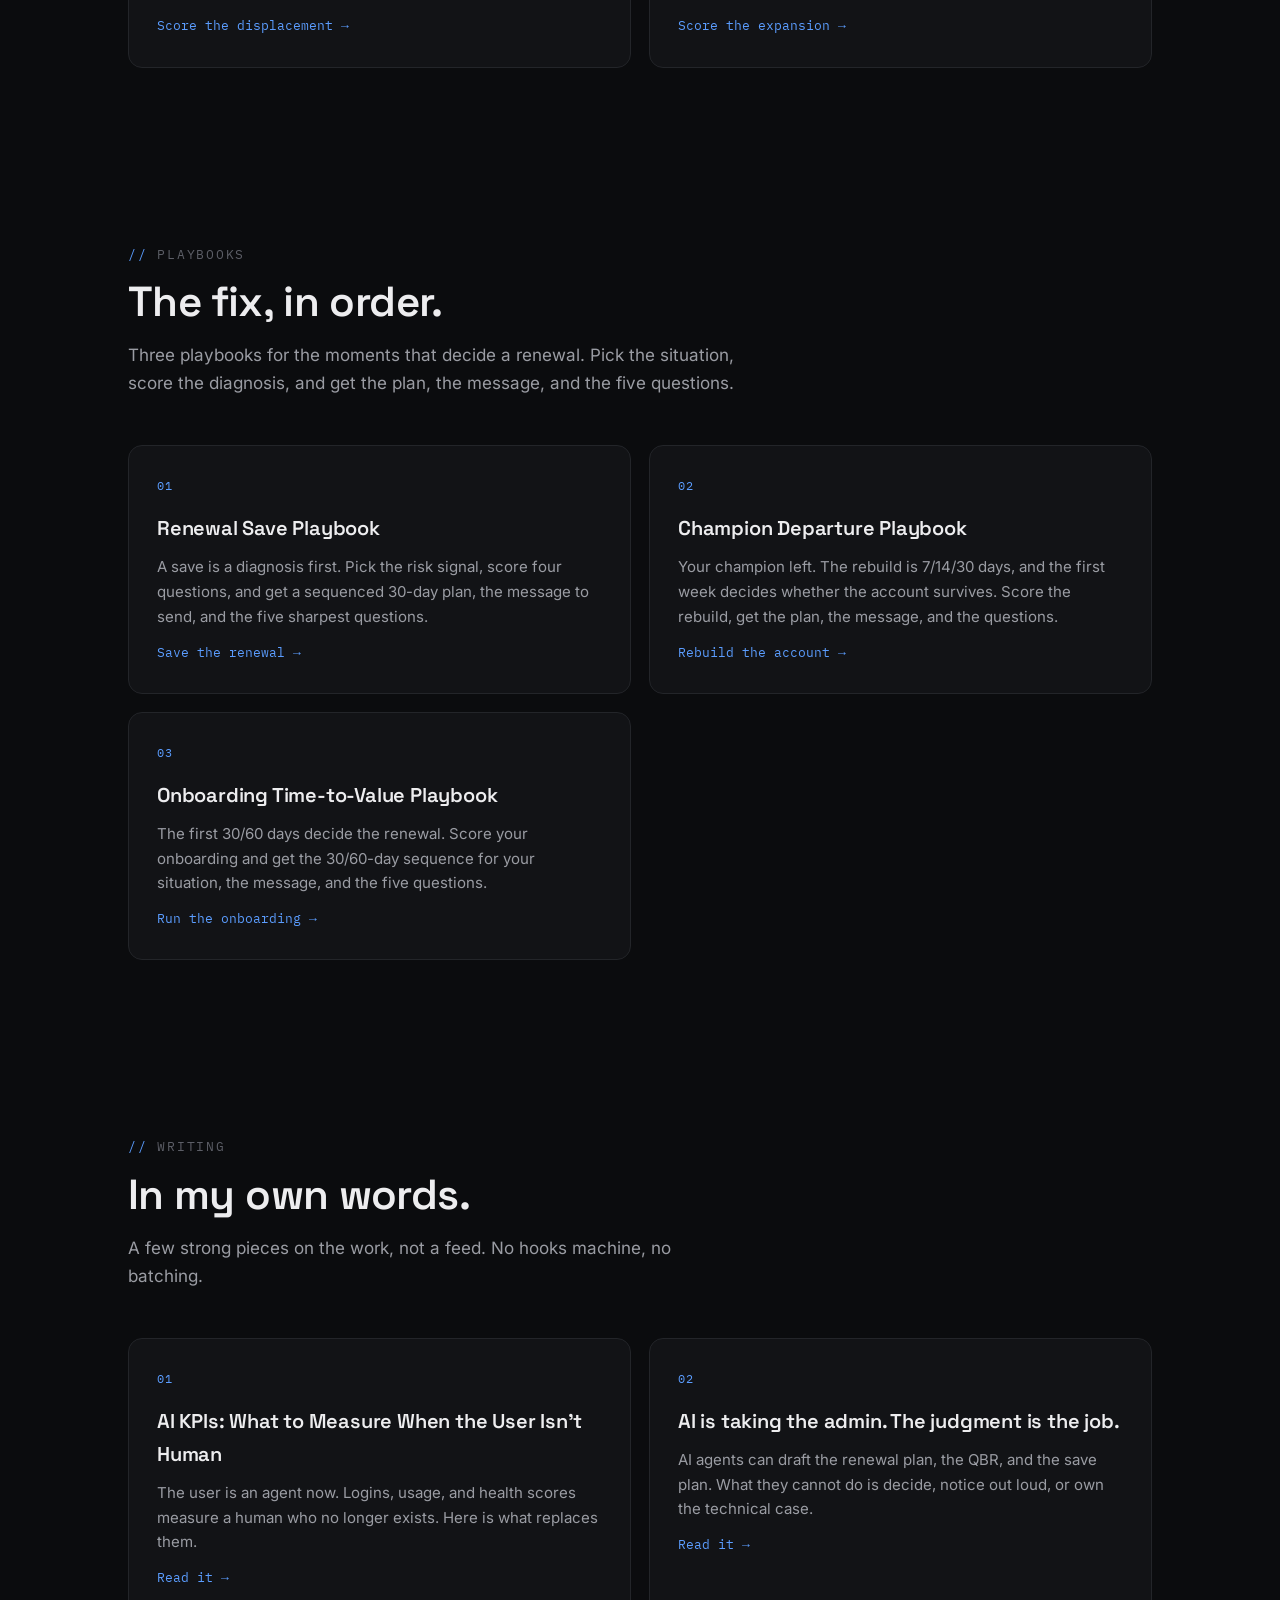
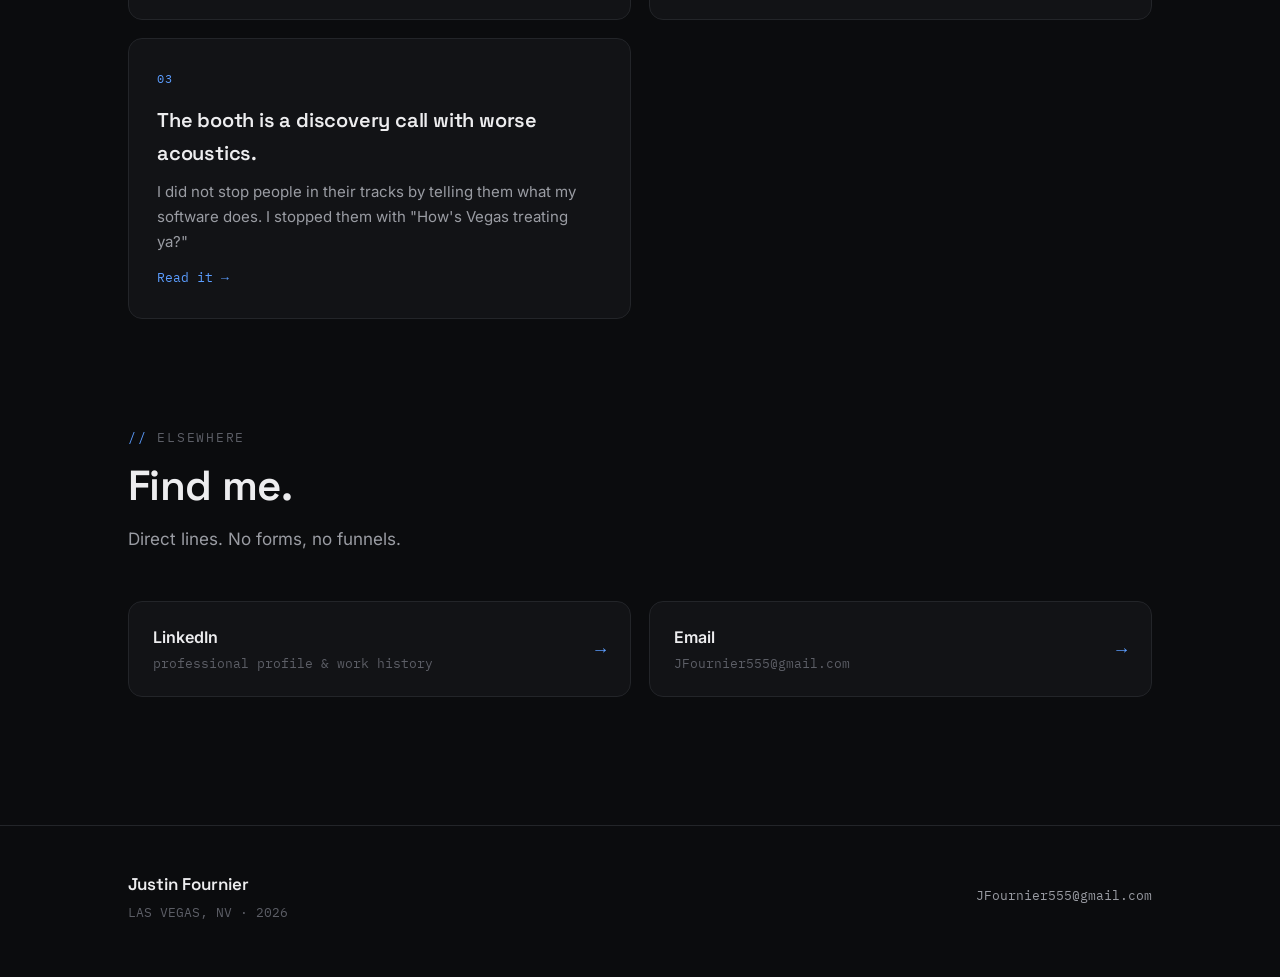
==== commit f553e77b: "Ship AI KPIs article" ====
--- a/index.html
+++ b/index.html
@@ -496,14 +496,20 @@
     <h2 class="rv">In my own words.</h2>
     <p class="sec-sub rv">A few strong pieces on the work, not a feed. No hooks machine, no batching.</p>
     <div class="cards">
+      <a class="card tool-card rv" href="/articles/ai-kpis/">
+        <div class="num">01</div>
+        <h3>AI KPIs: What to Measure When the User Isn't Human</h3>
+        <p>The user is an agent now. Logins, usage, and health scores measure a human who no longer exists. Here is what replaces them.</p>
+        <div class="go">Read it →</div>
+      </a>
       <a class="card tool-card rv" href="/articles/ai-admin-judgment/">
-        <div class="num">01</div>
+        <div class="num">02</div>
         <h3>AI is taking the admin. The judgment is the job.</h3>
         <p>AI agents can draft the renewal plan, the QBR, and the save plan. What they cannot do is decide, notice out loud, or own the technical case.</p>
         <div class="go">Read it →</div>
       </a>
       <a class="card tool-card rv" href="/articles/booth-discovery/">
-        <div class="num">02</div>
+        <div class="num">03</div>
         <h3>The booth is a discovery call with worse acoustics.</h3>
         <p>I did not stop people in their tracks by telling them what my software does. I stopped them with "How's Vegas treating ya?"</p>
         <div class="go">Read it →</div>
